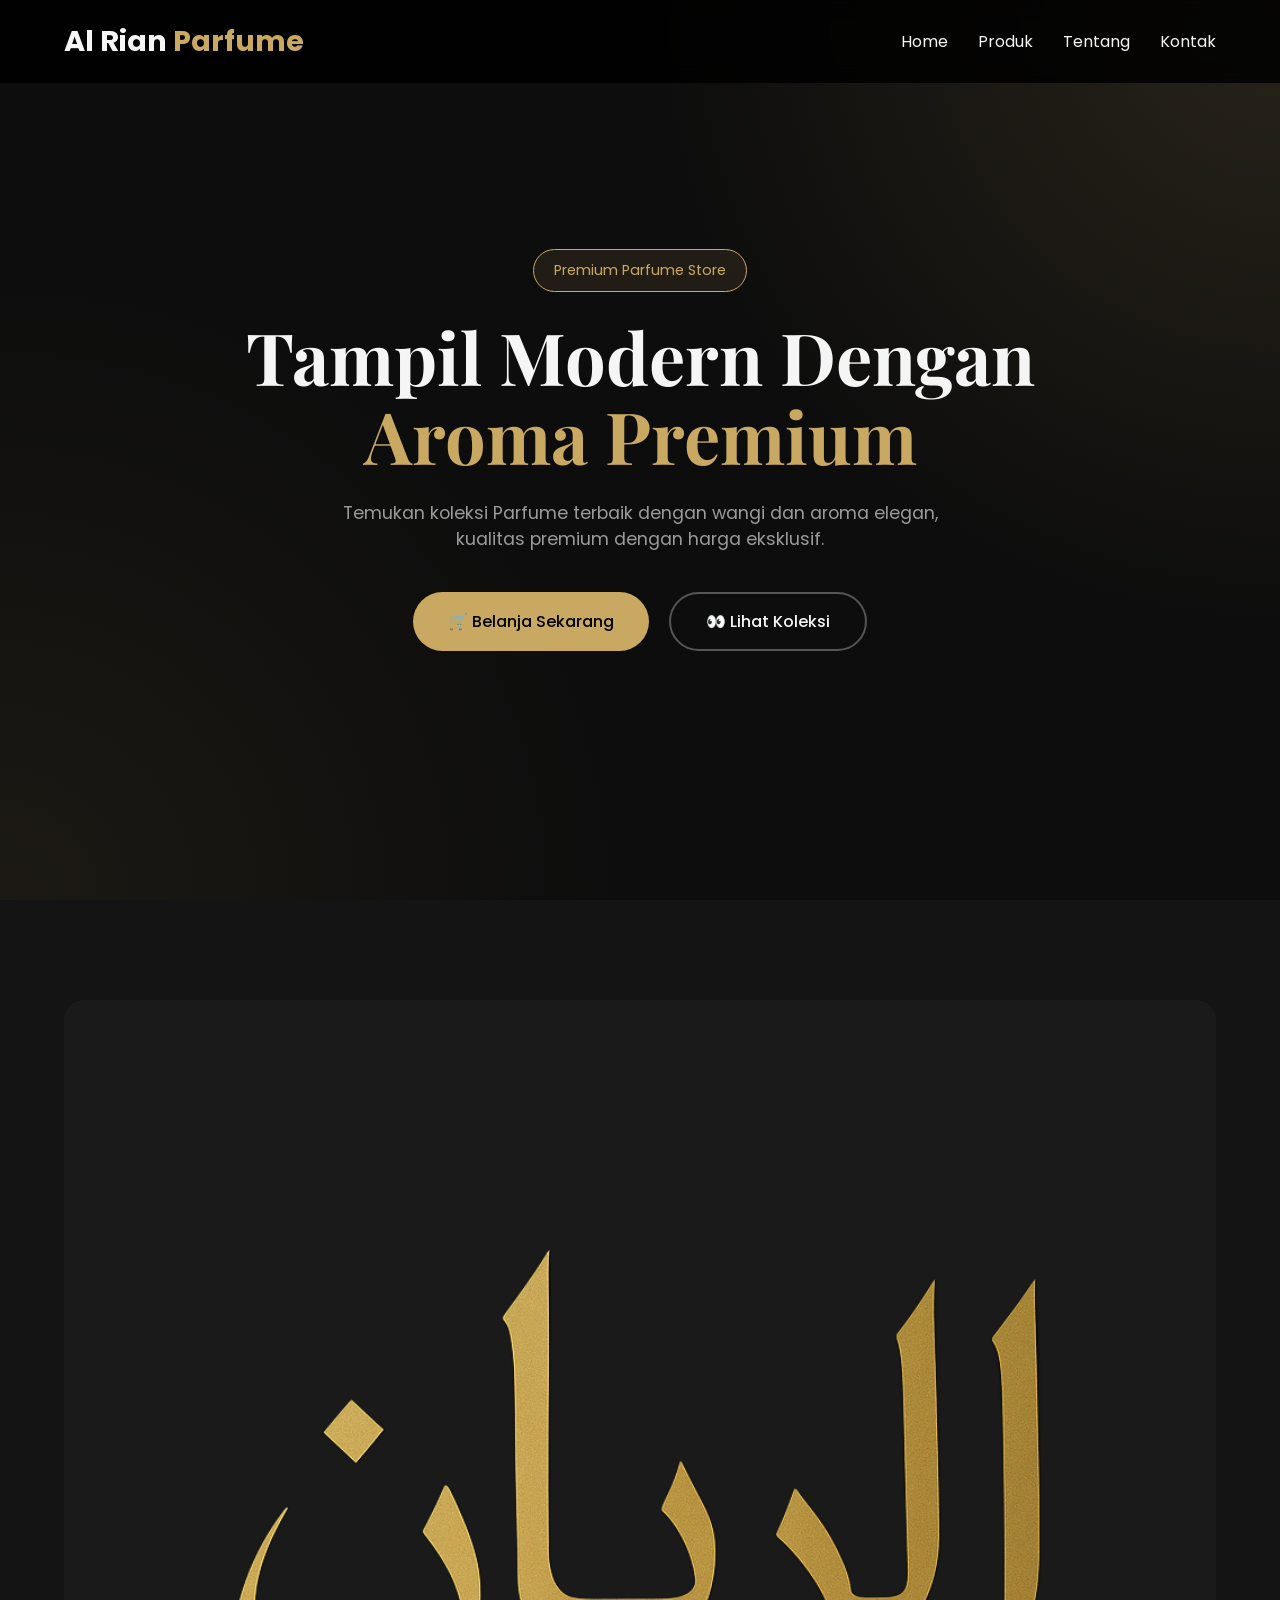
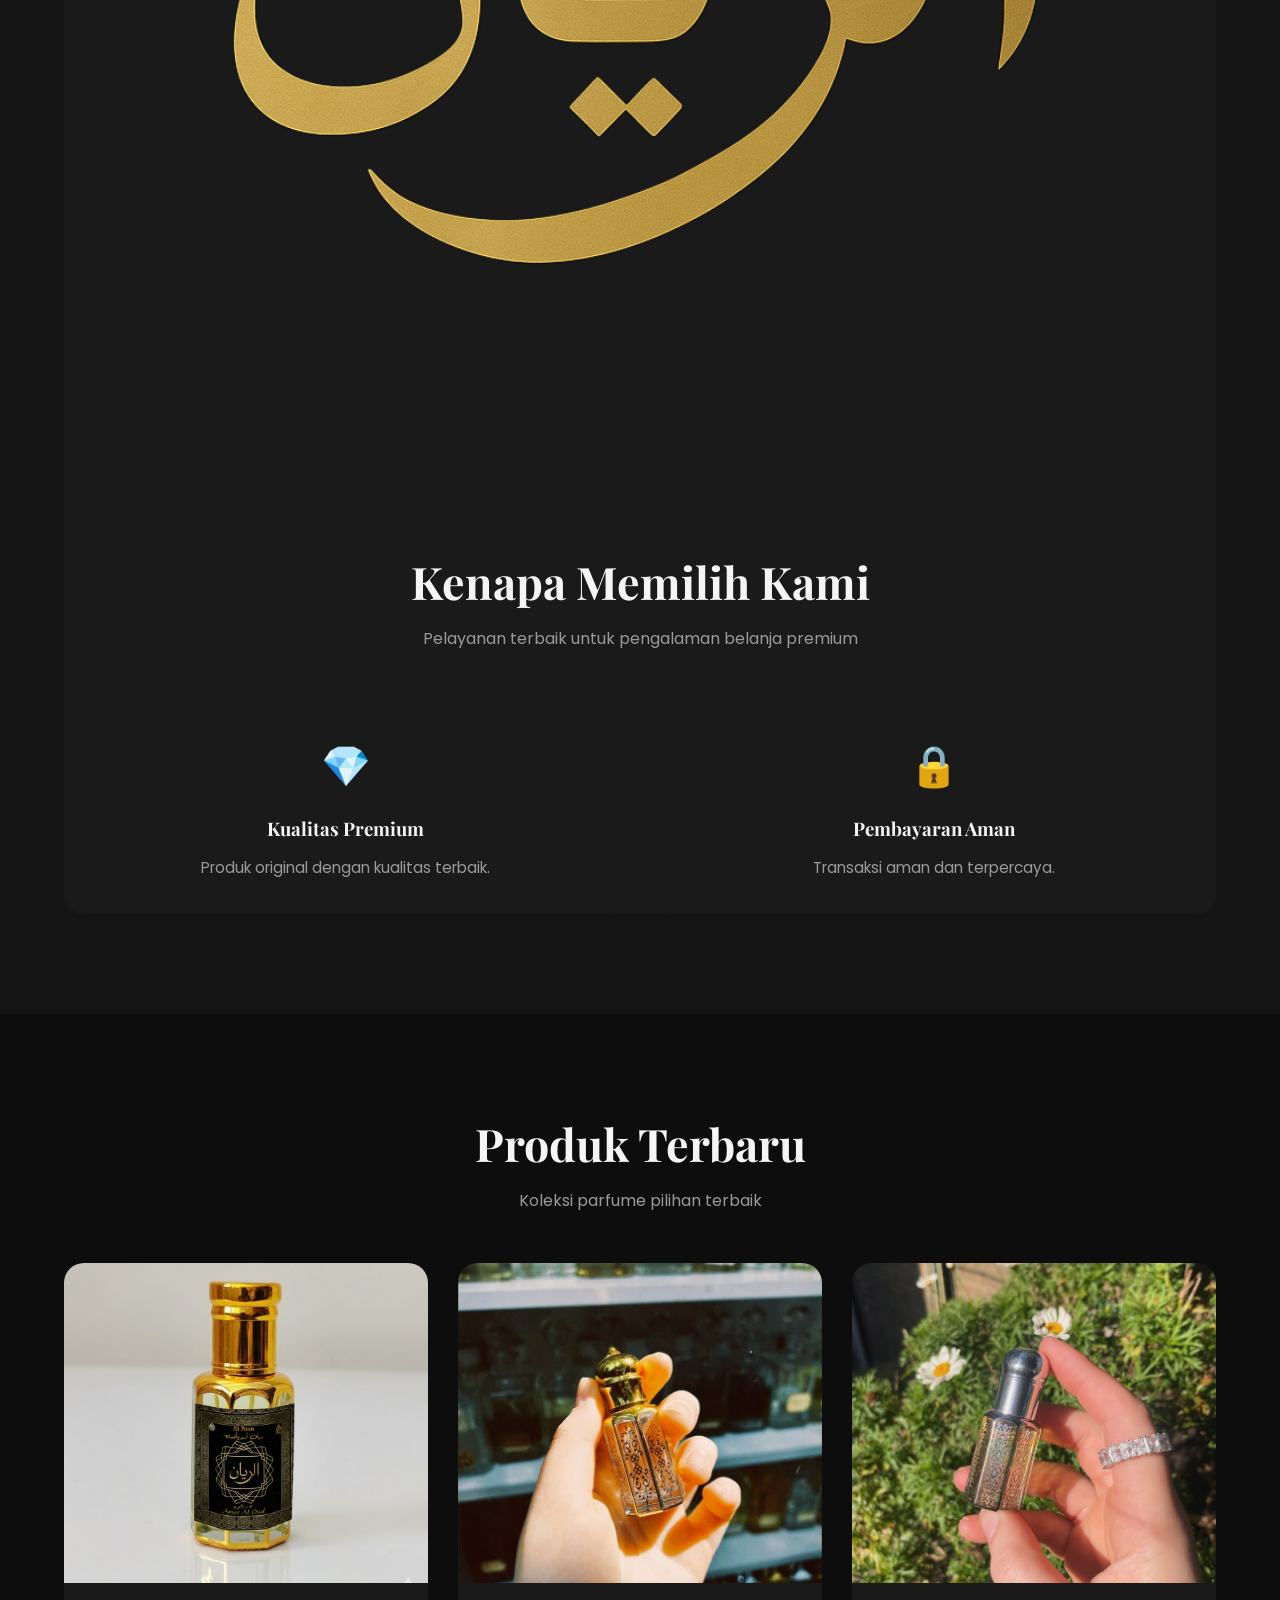
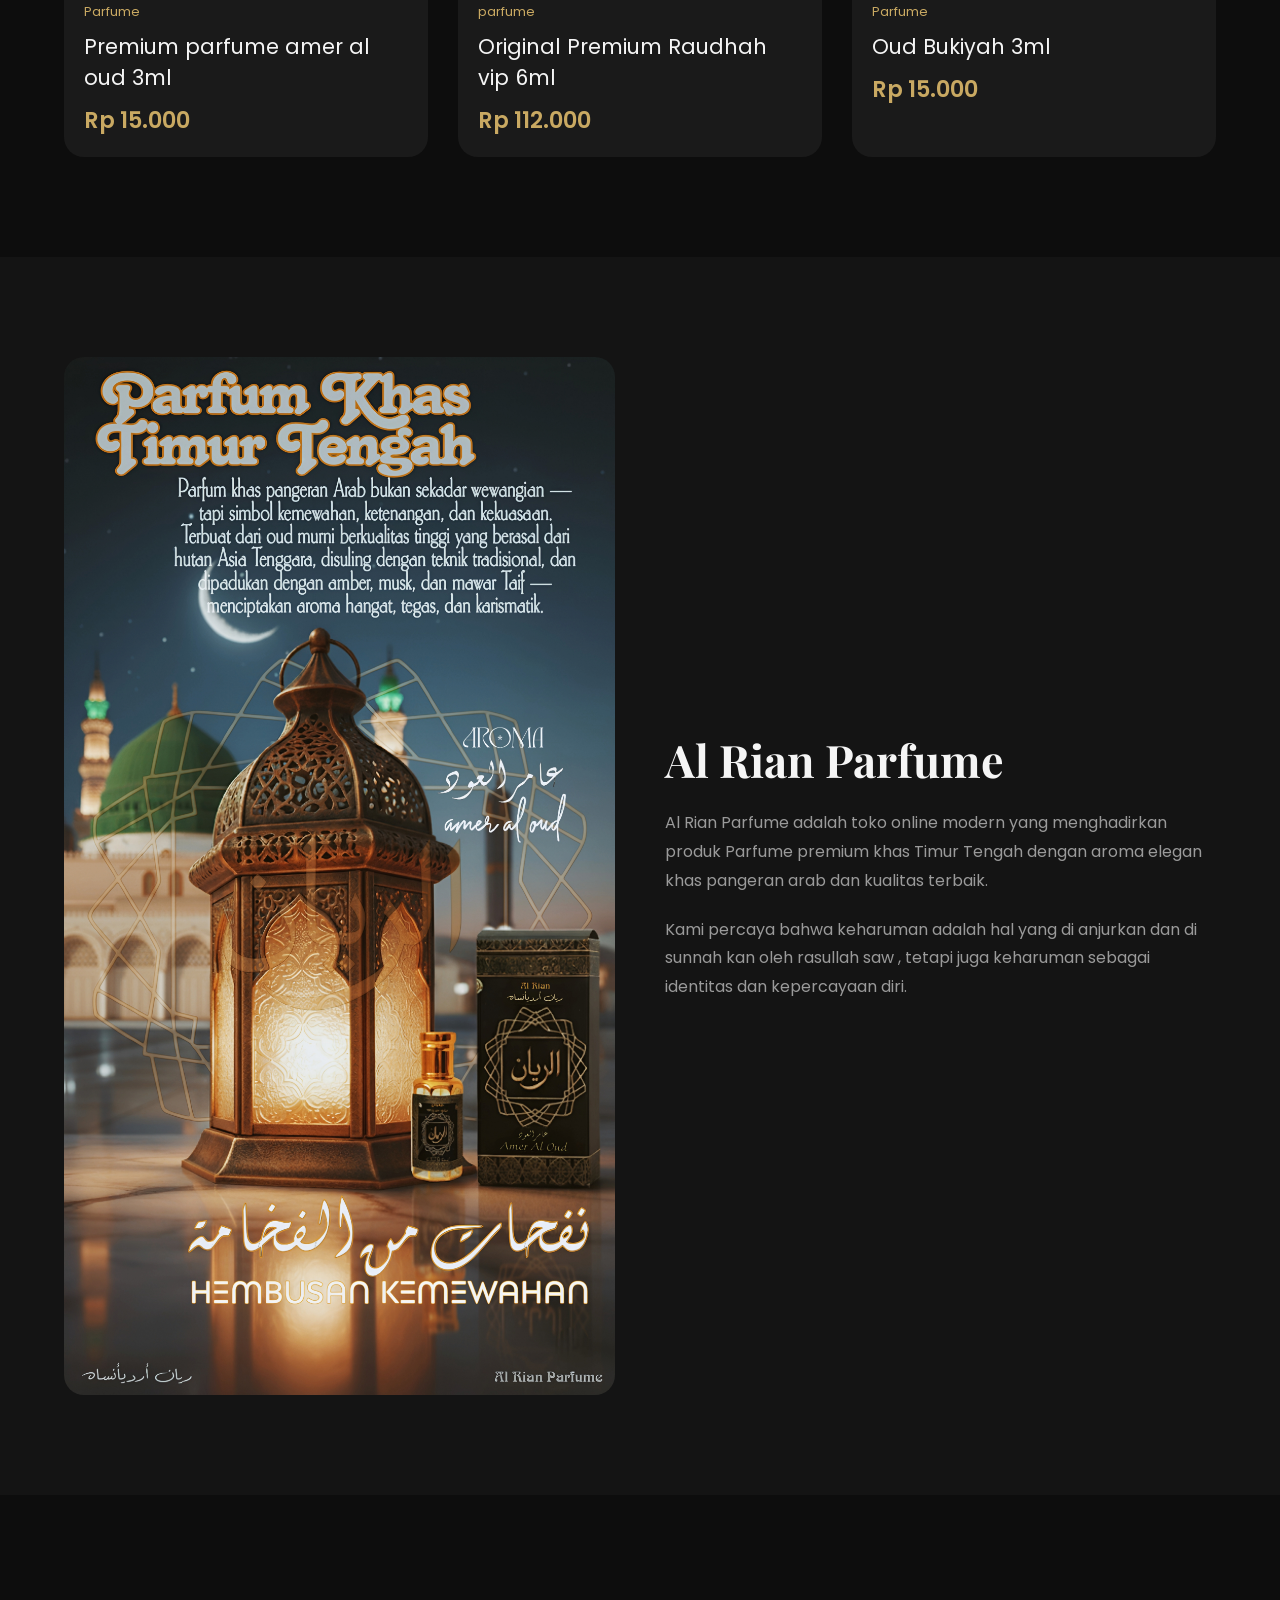
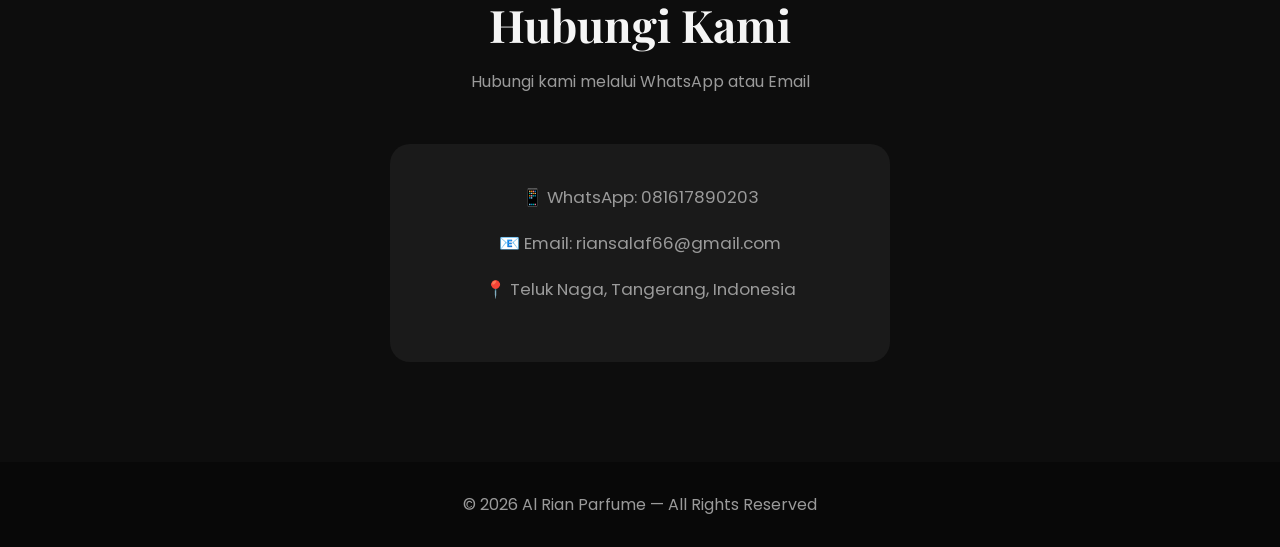
==== index.html @ 6e64bf8a "Rename alrian.html to index.html" ====
<!DOCTYPE html>
<html lang="id">
<head>
  <meta charset="UTF-8">
  <meta name="viewport" content="width=device-width, initial-scale=1.0">

  <title>Al Rian Parfume | Premium Store</title>

  <link rel="preconnect" href="https://fonts.googleapis.com">
  <link rel="preconnect" href="https://fonts.gstatic.com" crossorigin>

  <link href="https://fonts.googleapis.com/css2?family=Poppins:wght@300;400;500;600;700&family=Playfair+Display:wght@600;700&display=swap" rel="stylesheet">

  <style>

    :root{
      --primary:#c9a962;
      --primary-dark:#aa8b48;
      --dark:#0d0d0d;
      --card:#1a1a1a;
      --text:#f5f5f5;
      --muted:#9a9a9a;
      --transition:0.3s ease;
    }

    *{
      margin:0;
      padding:0;
      box-sizing:border-box;
    }

    html{
      scroll-behavior:smooth;
    }

    body{
      background:var(--dark);
      color:var(--text);
      font-family:'Poppins',sans-serif;
      overflow-x:hidden;
    }

    a{
      text-decoration:none;
      color:inherit;
    }

    img{
      width:100%;
      display:block;
    }

    h1,h2,h3{
      font-family:'Playfair Display',serif;
    }

    section{
      padding:100px 5%;
    }

    /* NAVBAR */

    .navbar{
      position:fixed;
      top:0;
      left:0;
      width:100%;
      z-index:999;
      padding:20px 5%;
      display:flex;
      justify-content:space-between;
      align-items:center;
      background:rgba(0,0,0,0.85);
      backdrop-filter:blur(10px);
    }

    .logo{
      font-size:1.8rem;
      font-weight:700;
    }

    .logo span{
      color:var(--primary);
    }

    .nav-links{
      display:flex;
      gap:30px;
    }

    .nav-links a{
      transition:var(--transition);
    }

    .nav-links a:hover{
      color:var(--primary);
    }

    /* HERO */

    .hero{
      min-height:100vh;
      display:flex;
      justify-content:center;
      align-items:center;
      text-align:center;
      position:relative;
      overflow:hidden;
    }

    .hero::before{
      content:'';
      position:absolute;
      inset:0;
      background:
      radial-gradient(circle at top right, rgba(201,169,98,0.15), transparent 40%),
      radial-gradient(circle at bottom left, rgba(201,169,98,0.08), transparent 40%);
    }

    .hero-content{
      position:relative;
      z-index:2;
      max-width:850px;
    }

    .hero-badge{
      display:inline-block;
      padding:10px 20px;
      border-radius:50px;
      border:1px solid var(--primary);
      color:var(--primary);
      background:rgba(201,169,98,0.1);
      margin-bottom:25px;
      font-size:0.9rem;
    }

    .hero h1{
      font-size:4.5rem;
      line-height:1.1;
      margin-bottom:25px;
    }

    .hero h1 span{
      color:var(--primary);
    }

    .hero p{
      color:var(--muted);
      max-width:650px;
      margin:auto;
      margin-bottom:40px;
      font-size:1.1rem;
    }

    .hero-buttons{
      display:flex;
      justify-content:center;
      gap:20px;
      flex-wrap:wrap;
    }

    .btn{
      padding:15px 35px;
      border-radius:50px;
      display:inline-flex;
      align-items:center;
      justify-content:center;
      gap:10px;
      transition:var(--transition);
      font-weight:500;
    }

    .btn-primary{
      background:var(--primary);
      color:#000;
    }

    .btn-primary:hover{
      background:var(--primary-dark);
      transform:translateY(-5px);
    }

    .btn-outline{
      border:2px solid #555;
    }

    .btn-outline:hover{
      border-color:var(--primary);
      color:var(--primary);
      transform:translateY(-5px);
    }

    /* TITLE */

    .section-title{
      text-align:center;
      font-size:2.8rem;
      margin-bottom:15px;
    }

    .subtitle{
      text-align:center;
      color:var(--muted);
      margin-bottom:50px;
    }

    /* FEATURES */

    .features{
      background:#141414;
    }

    .features-grid{
      display:grid;
      grid-template-columns:repeat(auto-fit,minmax(250px,1fr));
      gap:25px;
    }

    .feature-card{
      background:var(--card);
      padding:35px;
      border-radius:20px;
      text-align:center;
      transition:var(--transition);
    }

    .feature-card:hover{
      transform:translateY(-10px);
      border:1px solid var(--primary);
    }

    .feature-icon{
      font-size:2.5rem;
      margin-bottom:20px;
    }

    .feature-card h3{
      margin-bottom:15px;
    }

    .feature-card p{
      color:var(--muted);
      font-size:0.95rem;
    }

    /* PRODUCTS */

    .products-grid{
      display:grid;
      grid-template-columns:repeat(auto-fit,minmax(280px,1fr));
      gap:30px;
    }

    .product-card{
      background:var(--card);
      border-radius:20px;
      overflow:hidden;
      transition:var(--transition);
    }

    .product-card:hover{
      transform:translateY(-10px);
    }

    .product-image{
      height:320px;
      overflow:hidden;
    }

    .product-image img{
      height:100%;
      object-fit:cover;
      transition:0.4s;
    }

    .product-card:hover img{
      transform:scale(1.08);
    }

    .product-info{
      padding:20px;
    }

    .product-category{
      color:var(--primary);
      font-size:0.8rem;
      margin-bottom:10px;
    }

    .product-title{
      font-size:1.3rem;
      margin-bottom:10px;
    }

    .product-price{
      color:var(--primary);
      font-size:1.4rem;
      font-weight:600;
    }

    /* ABOUT */

    .about{
      background:#141414;
    }

    .about-container{
      display:grid;
      grid-template-columns:1fr 1fr;
      gap:50px;
      align-items:center;
    }

    .about-image img{
      border-radius:20px;
    }

    .about-content h2{
      font-size:2.8rem;
      margin-bottom:20px;
    }

    .about-content p{
      color:var(--muted);
      margin-bottom:20px;
      line-height:1.8;
    }

    /* CONTACT */

    .contact-container{
      display:flex;
      justify-content:center;
      text-align:center;
    }

    .contact-info{
      background:var(--card);
      padding:40px;
      border-radius:20px;
      max-width:500px;
      width:100%;
    }

    .contact-info p{
      color:var(--muted);
      margin-bottom:20px;
      font-size:1.05rem;
    }

    /* FOOTER */

    footer{
      background:#080808;
      padding:30px;
      text-align:center;
      color:var(--muted);
    }

    /* RESPONSIVE */

    @media(max-width:900px){

      .hero h1{
        font-size:3rem;
      }

      .nav-links{
        display:none;
      }

      .about-container{
        grid-template-columns:1fr;
      }

    }

  </style>
</head>

<body>

  <!-- NAVBAR -->

  <nav class="navbar">

    <div class="logo">
      Al Rian <span>Parfume</span>
    </div>

    <div class="nav-links">
      <a href="#home">Home</a>
      <a href="#products">Produk</a>
      <a href="#about">Tentang</a>
      <a href="#contact">Kontak</a>
    </div>

  </nav>

  <!-- HERO -->

  <section class="hero" id="home">

    <div class="hero-content">

      <div class="hero-badge">
        Premium Parfume Store
      </div>

      <h1>
        Tampil Modern Dengan
        <span>Aroma Premium</span>
      </h1>

      <p>
        Temukan koleksi Parfume terbaik dengan wangi dan aroma elegan,
        kualitas premium dengan harga eksklusif.
      </p>

      <div class="hero-buttons">

        <a href="#products" class="btn btn-primary">
          🛒 Belanja Sekarang
        </a>

        <a href="#products" class="btn btn-outline">
          👀 Lihat Koleksi
        </a>

      </div>

    </div>

  </section>

  <!-- FEATURES -->

  <section class="features">
  <div class="product-card">

        <div class="image">
          <img src="alrian arab trans.png">
    <h2 class="section-title">
      Kenapa Memilih Kami
    </h2>

    <p class="subtitle">
      Pelayanan terbaik untuk pengalaman belanja premium
    </p>

    <div class="features-grid">
      <div class="feature-card">
        <div class="feature-icon">💎</div>
        <h3>Kualitas Premium</h3>
        <p>Produk original dengan kualitas terbaik.</p>
      </div>

      <div class="feature-card">
        <div class="feature-icon">🔒</div>
        <h3>Pembayaran Aman</h3>
        <p>Transaksi aman dan terpercaya.</p>
      </div>

    </div>

  </section>

  <!-- PRODUCTS -->

  <section class="products" id="products">

    <h2 class="section-title">
      Produk Terbaru
    </h2>

    <p class="subtitle">
      Koleksi parfume pilihan terbaik
    </p>

    <div class="products-grid">

      <div class="product-card">

        <div class="product-image">
          <img src="amer aloud.jpg">
        </div>

        <div class="product-info">
          <div class="product-category">Parfume</div>
          <div class="product-title">Premium parfume amer al oud 3ml</div>
          <div class="product-price">Rp 15.000</div>
        </div>

      </div>

      <div class="product-card">

        <div class="product-image">
          <img src="raudhah vip.jpg">
        </div>

        <div class="product-info">
          <div class="product-category">parfume</div>
          <div class="product-title">Original Premium Raudhah vip 6ml</div>
          <div class="product-price">Rp 112.000</div>
        </div>

      </div>

      <div class="product-card">

        <div class="product-image">
          <img src="oud bukiyah.jpg">
        </div>

        <div class="product-info">
          <div class="product-category">Parfume</div>
          <div class="product-title">Oud Bukiyah 3ml </div>
          <div class="product-price">Rp 15.000</div>
        </div>

      </div>

    </div>

  </section>

  <!-- ABOUT -->

  <section class="about" id="about">

    <div class="about-container">

      <div class="about-image">
        <img src="iklan alrian.jpg">
      </div>

      <div class="about-content">

        <h2>Al Rian Parfume</h2>

        <p>
          Al Rian Parfume adalah toko online modern yang menghadirkan
          produk Parfume premium khas Timur Tengah dengan aroma elegan khas pangeran arab dan kualitas terbaik.
        </p>

        <p>
          Kami percaya bahwa keharuman adalah hal yang di anjurkan dan di sunnah kan oleh rasullah saw ,
          tetapi juga keharuman sebagai identitas dan kepercayaan diri.
        </p>

      </div>

    </div>

  </section>

  <!-- CONTACT -->

  <section class="contact" id="contact">

    <h2 class="section-title">
      Hubungi Kami
    </h2>

    <p class="subtitle">
      Hubungi kami melalui WhatsApp atau Email
    </p>

    <div class="contact-container">

      <div class="contact-info">

        <p>📱 WhatsApp: 081617890203</p>

        <p>📧 Email: riansalaf66@gmail.com</p>

        <p>📍 Teluk Naga, Tangerang, Indonesia</p>

      </div>

    </div>

  </section>

  <!-- FOOTER -->

  <footer>
    © 2026 Al Rian Parfume — All Rights Reserved
  </footer>

</body>
</html>
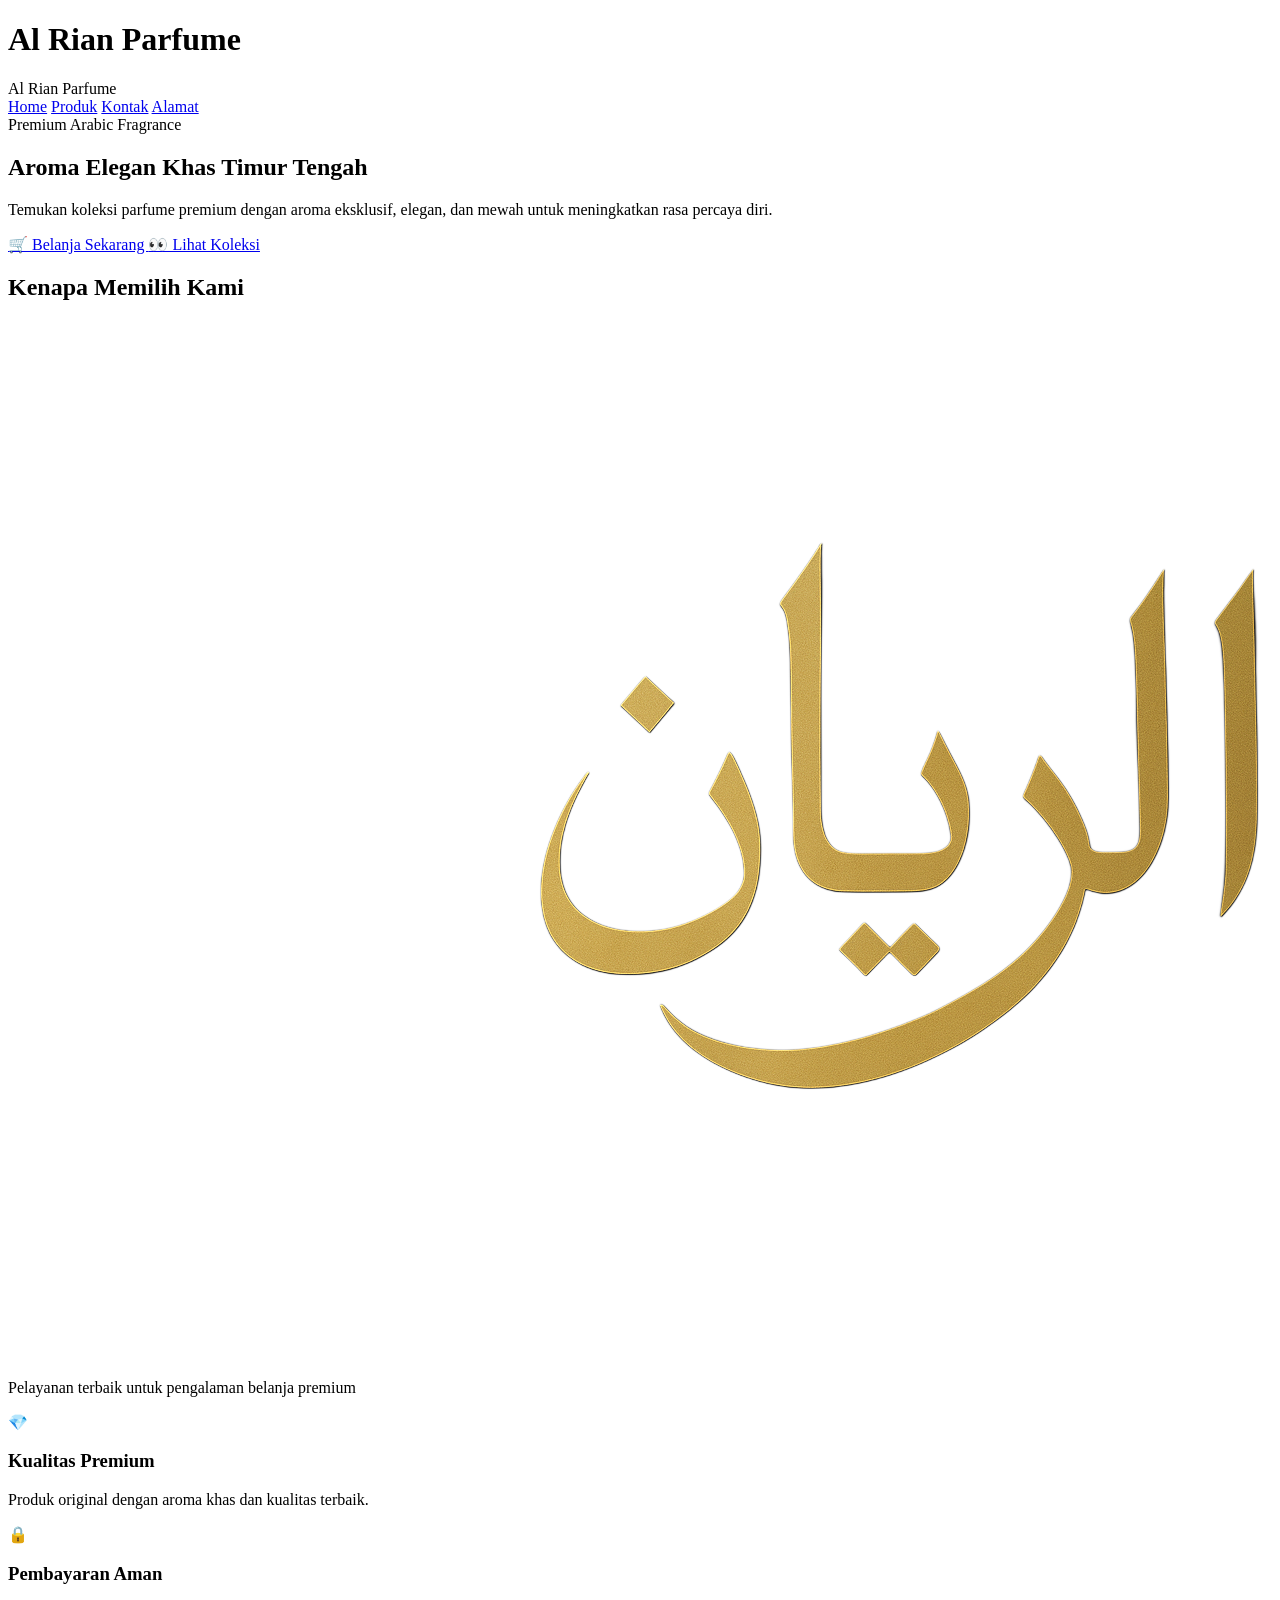
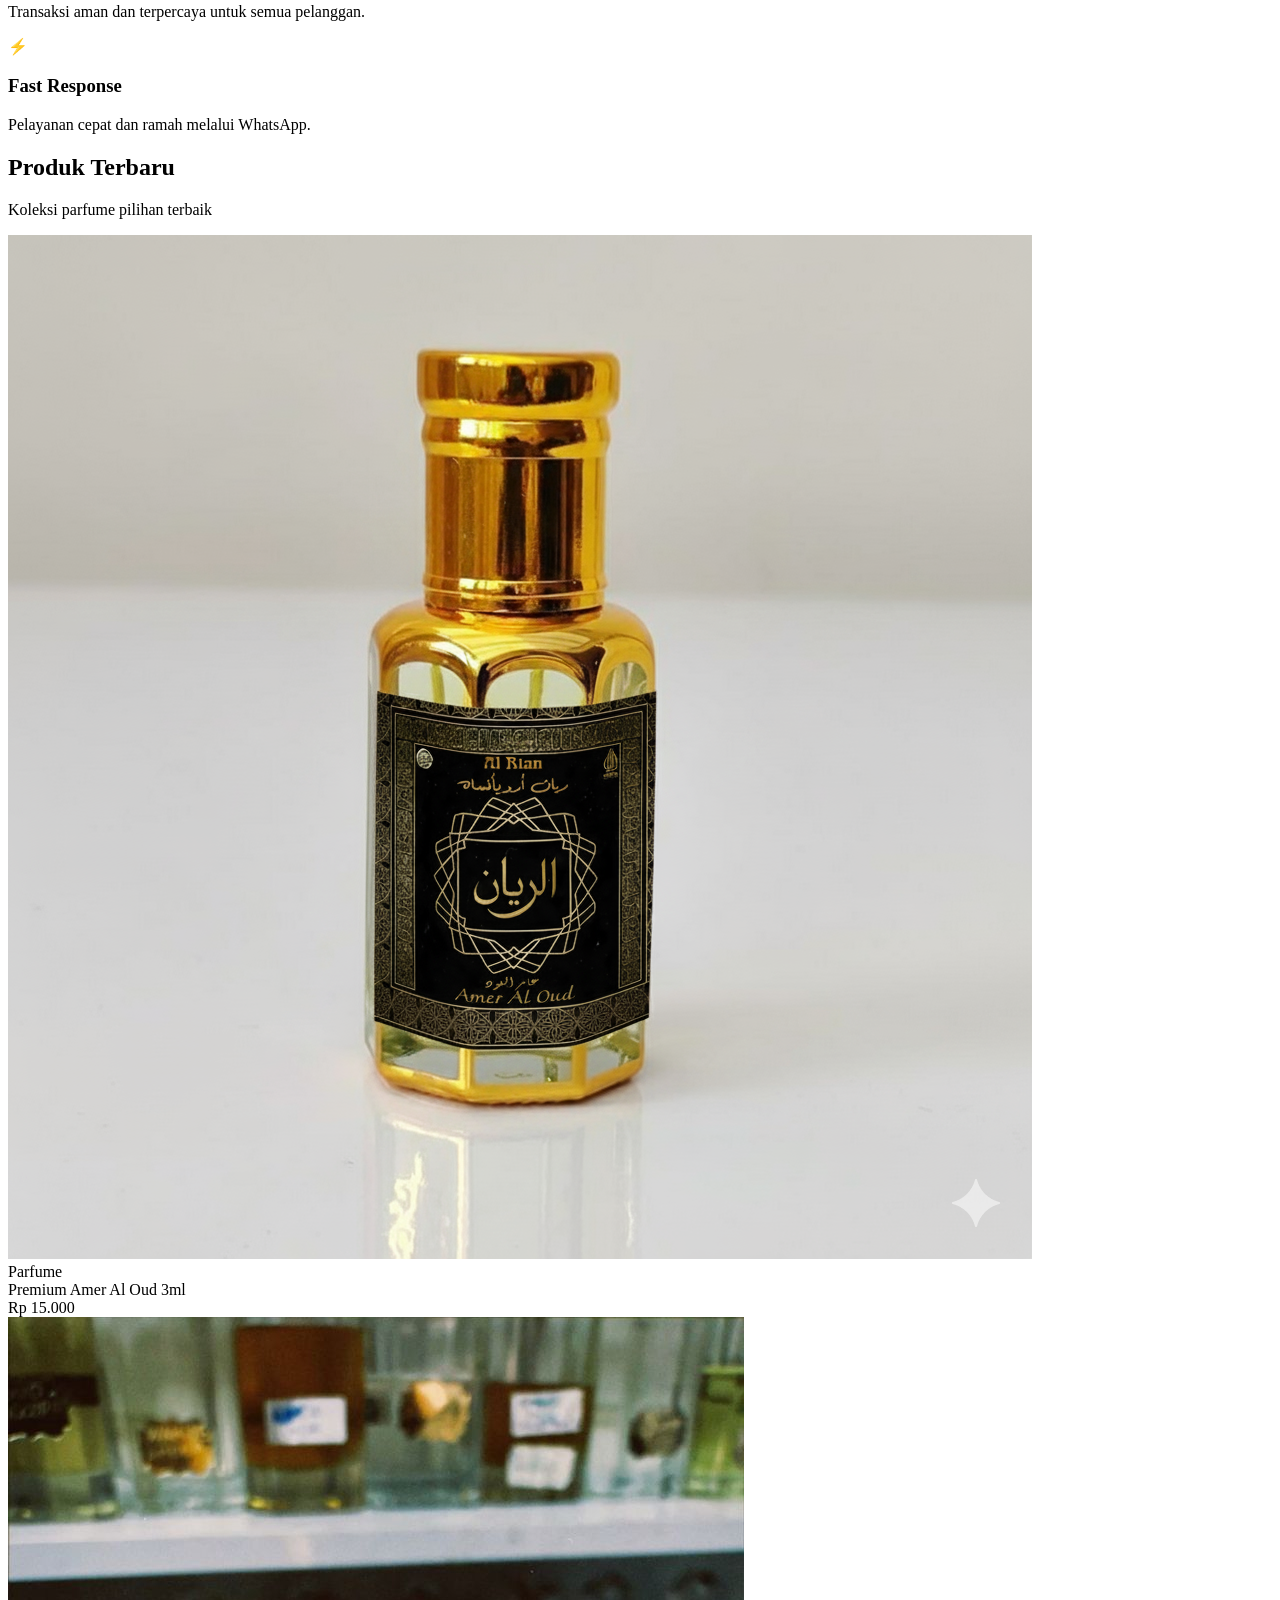
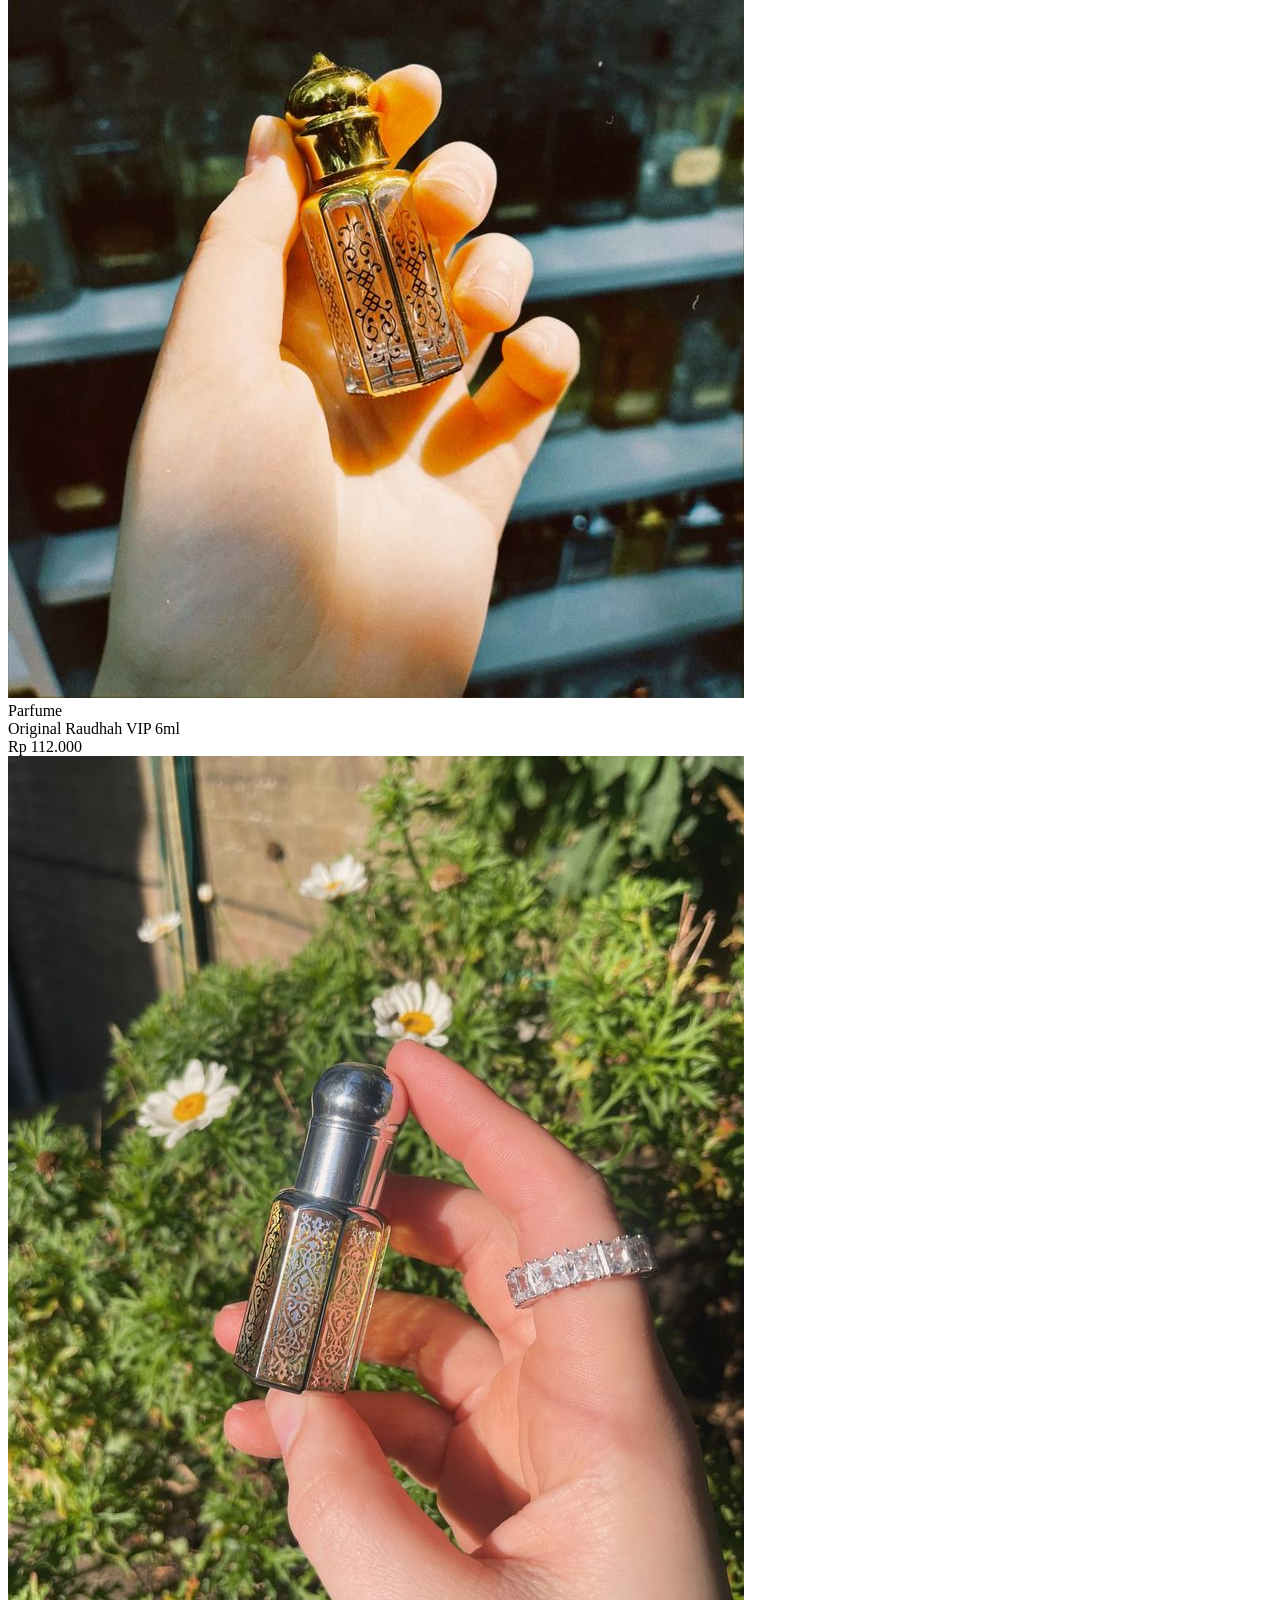
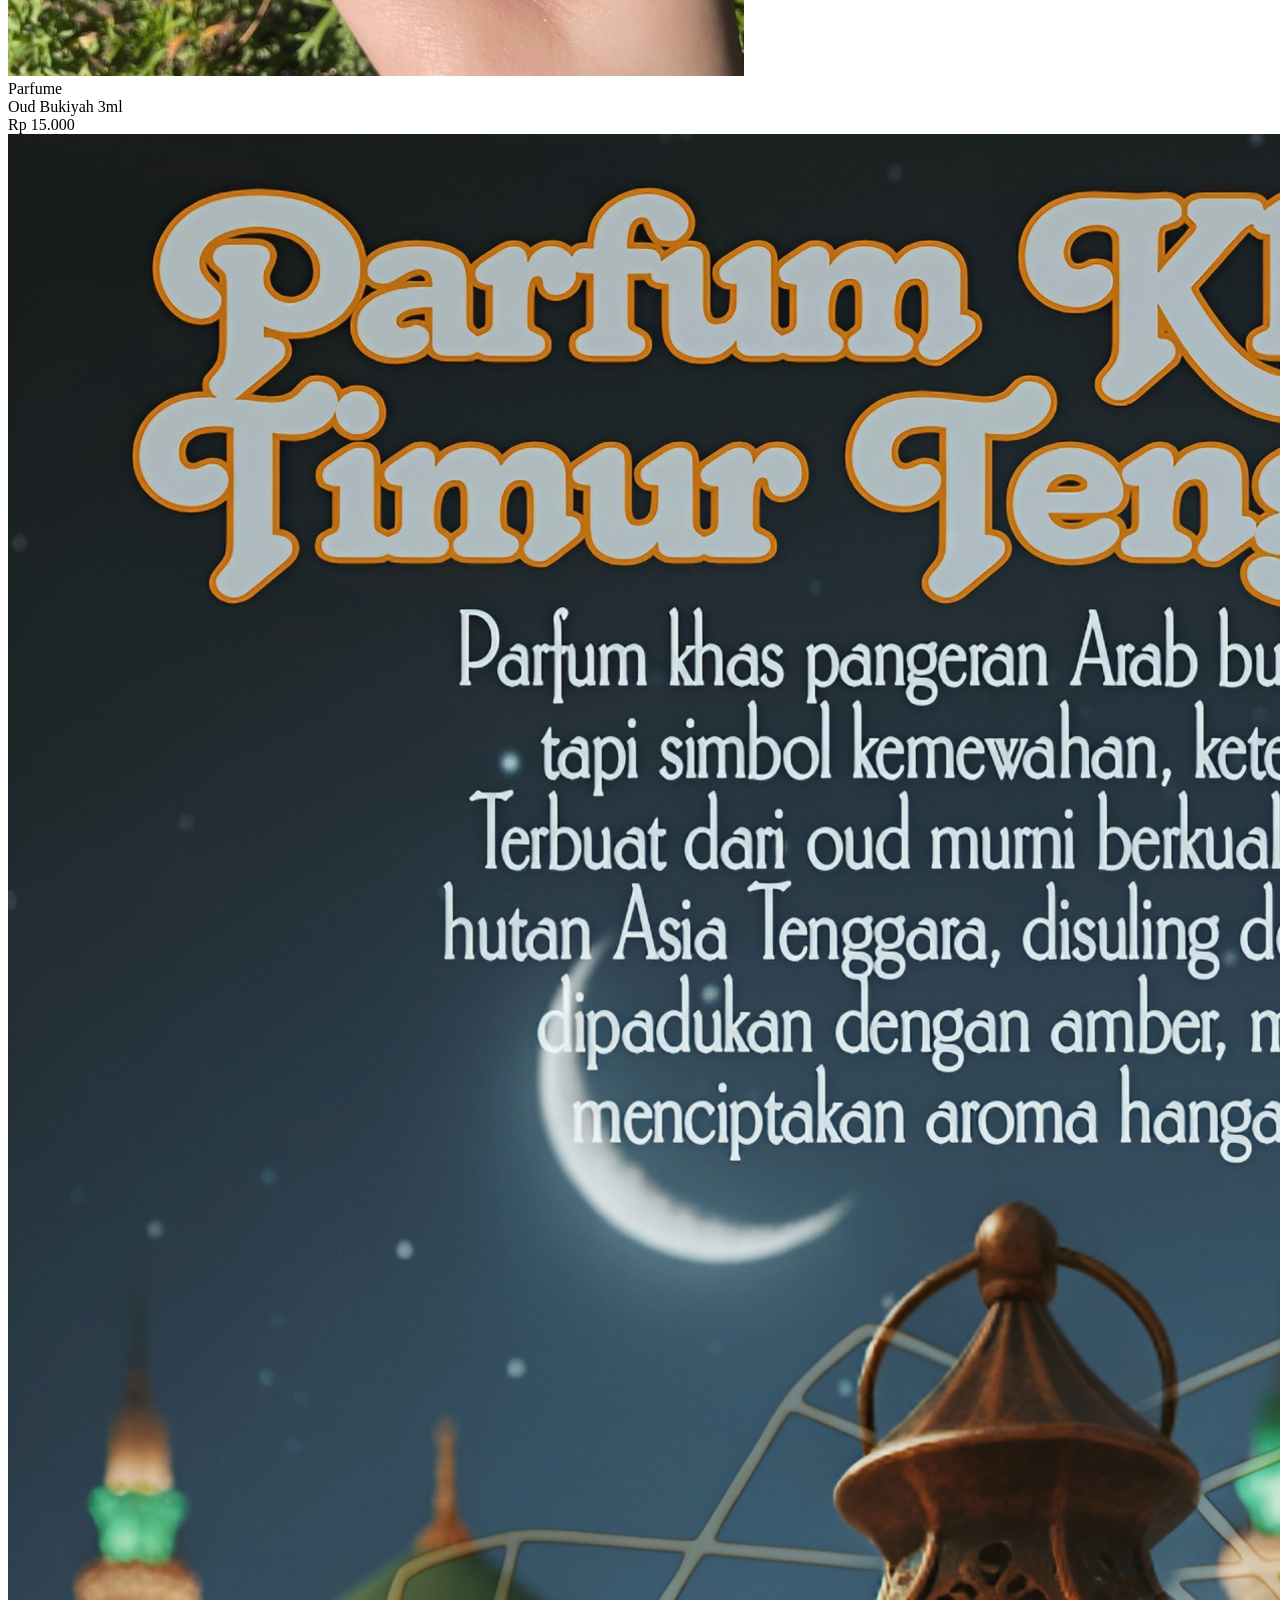
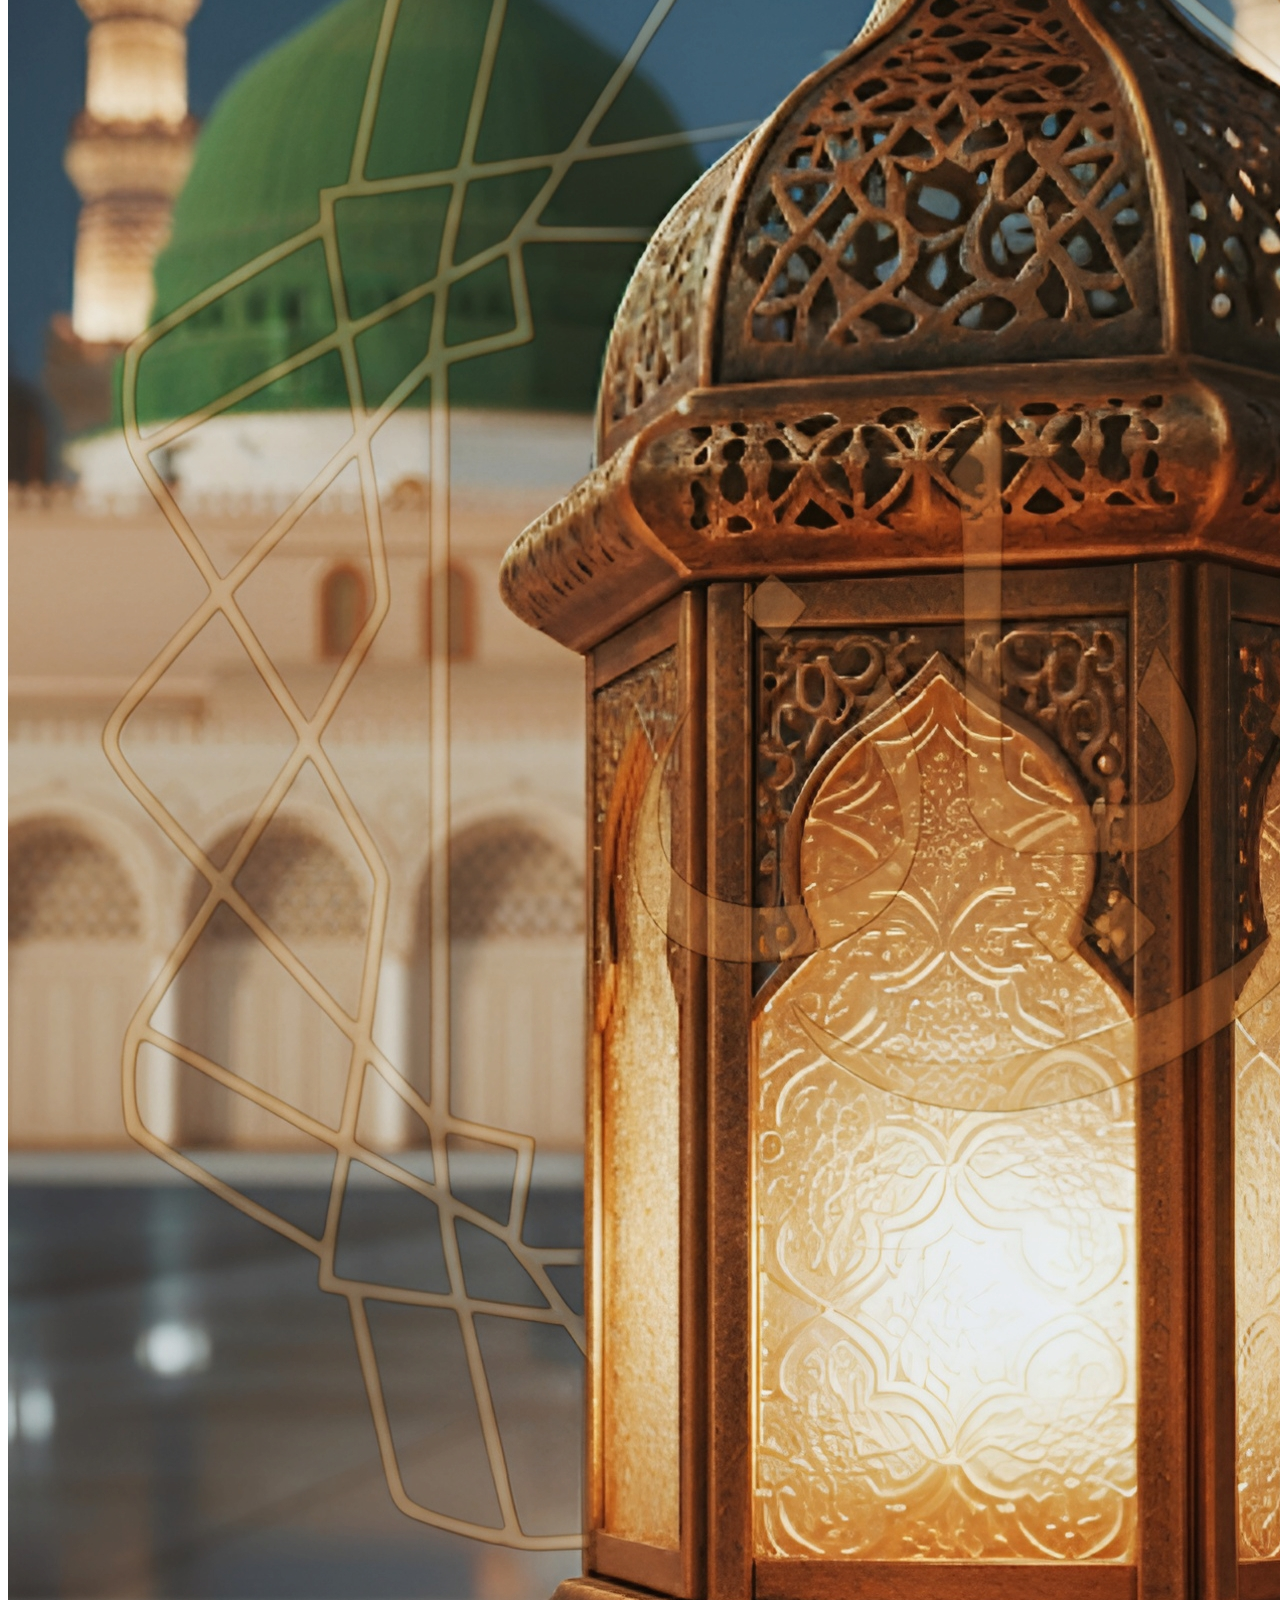
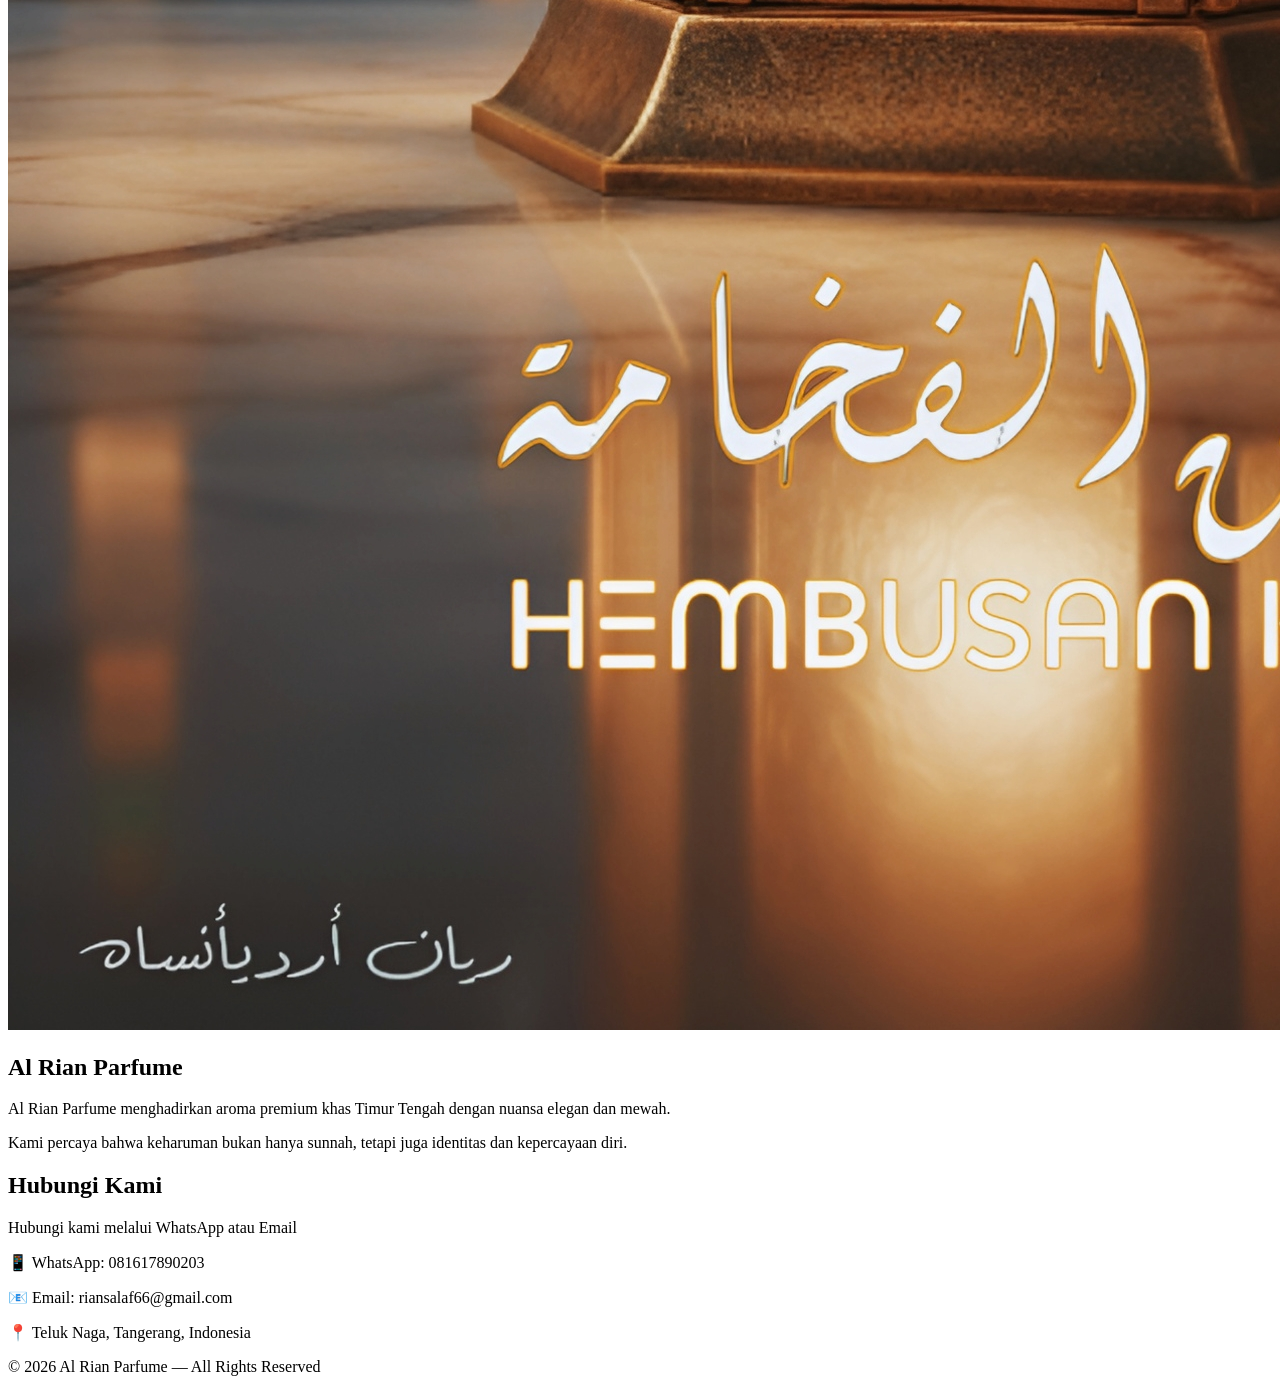
==== commit fb10fe50: "Enhance index.html with loader and navbar updates Added loader and updated navbar links with contact" ====
--- a/index.html
+++ b/index.html
@@ -11,454 +11,108 @@
 
   <link href="https://fonts.googleapis.com/css2?family=Poppins:wght@300;400;500;600;700&family=Playfair+Display:wght@600;700&display=swap" rel="stylesheet">
 
-  <style>
-
-    :root{
-      --primary:#c9a962;
-      --primary-dark:#aa8b48;
-      --dark:#0d0d0d;
-      --card:#1a1a1a;
-      --text:#f5f5f5;
-      --muted:#9a9a9a;
-      --transition:0.3s ease;
-    }
-
-    *{
-      margin:0;
-      padding:0;
-      box-sizing:border-box;
-    }
-
-    html{
-      scroll-behavior:smooth;
-    }
-
-    body{
-      background:var(--dark);
-      color:var(--text);
-      font-family:'Poppins',sans-serif;
-      overflow-x:hidden;
-    }
-
-    a{
-      text-decoration:none;
-      color:inherit;
-    }
-
-    img{
-      width:100%;
-      display:block;
-    }
-
-    h1,h2,h3{
-      font-family:'Playfair Display',serif;
-    }
-
-    section{
-      padding:100px 5%;
-    }
-
-    /* NAVBAR */
-
-    .navbar{
-      position:fixed;
-      top:0;
-      left:0;
-      width:100%;
-      z-index:999;
-      padding:20px 5%;
-      display:flex;
-      justify-content:space-between;
-      align-items:center;
-      background:rgba(0,0,0,0.85);
-      backdrop-filter:blur(10px);
-    }
-
-    .logo{
-      font-size:1.8rem;
-      font-weight:700;
-    }
-
-    .logo span{
-      color:var(--primary);
-    }
-
-    .nav-links{
-      display:flex;
-      gap:30px;
-    }
-
-    .nav-links a{
-      transition:var(--transition);
-    }
-
-    .nav-links a:hover{
-      color:var(--primary);
-    }
-
-    /* HERO */
-
-    .hero{
-      min-height:100vh;
-      display:flex;
-      justify-content:center;
-      align-items:center;
-      text-align:center;
-      position:relative;
-      overflow:hidden;
-    }
-
-    .hero::before{
-      content:'';
-      position:absolute;
-      inset:0;
-      background:
-      radial-gradient(circle at top right, rgba(201,169,98,0.15), transparent 40%),
-      radial-gradient(circle at bottom left, rgba(201,169,98,0.08), transparent 40%);
-    }
-
-    .hero-content{
-      position:relative;
-      z-index:2;
-      max-width:850px;
-    }
-
-    .hero-badge{
-      display:inline-block;
-      padding:10px 20px;
-      border-radius:50px;
-      border:1px solid var(--primary);
-      color:var(--primary);
-      background:rgba(201,169,98,0.1);
-      margin-bottom:25px;
-      font-size:0.9rem;
-    }
-
-    .hero h1{
-      font-size:4.5rem;
-      line-height:1.1;
-      margin-bottom:25px;
-    }
-
-    .hero h1 span{
-      color:var(--primary);
-    }
-
-    .hero p{
-      color:var(--muted);
-      max-width:650px;
-      margin:auto;
-      margin-bottom:40px;
-      font-size:1.1rem;
-    }
-
-    .hero-buttons{
-      display:flex;
-      justify-content:center;
-      gap:20px;
-      flex-wrap:wrap;
-    }
-
-    .btn{
-      padding:15px 35px;
-      border-radius:50px;
-      display:inline-flex;
-      align-items:center;
-      justify-content:center;
-      gap:10px;
-      transition:var(--transition);
-      font-weight:500;
-    }
-
-    .btn-primary{
-      background:var(--primary);
-      color:#000;
-    }
-
-    .btn-primary:hover{
-      background:var(--primary-dark);
-      transform:translateY(-5px);
-    }
-
-    .btn-outline{
-      border:2px solid #555;
-    }
-
-    .btn-outline:hover{
-      border-color:var(--primary);
-      color:var(--primary);
-      transform:translateY(-5px);
-    }
-
-    /* TITLE */
-
-    .section-title{
-      text-align:center;
-      font-size:2.8rem;
-      margin-bottom:15px;
-    }
-
-    .subtitle{
-      text-align:center;
-      color:var(--muted);
-      margin-bottom:50px;
-    }
-
-    /* FEATURES */
-
-    .features{
-      background:#141414;
-    }
-
-    .features-grid{
-      display:grid;
-      grid-template-columns:repeat(auto-fit,minmax(250px,1fr));
-      gap:25px;
-    }
-
-    .feature-card{
-      background:var(--card);
-      padding:35px;
-      border-radius:20px;
-      text-align:center;
-      transition:var(--transition);
-    }
-
-    .feature-card:hover{
-      transform:translateY(-10px);
-      border:1px solid var(--primary);
-    }
-
-    .feature-icon{
-      font-size:2.5rem;
-      margin-bottom:20px;
-    }
-
-    .feature-card h3{
-      margin-bottom:15px;
-    }
-
-    .feature-card p{
-      color:var(--muted);
-      font-size:0.95rem;
-    }
-
-    /* PRODUCTS */
-
-    .products-grid{
-      display:grid;
-      grid-template-columns:repeat(auto-fit,minmax(280px,1fr));
-      gap:30px;
-    }
-
-    .product-card{
-      background:var(--card);
-      border-radius:20px;
-      overflow:hidden;
-      transition:var(--transition);
-    }
-
-    .product-card:hover{
-      transform:translateY(-10px);
-    }
-
-    .product-image{
-      height:320px;
-      overflow:hidden;
-    }
-
-    .product-image img{
-      height:100%;
-      object-fit:cover;
-      transition:0.4s;
-    }
-
-    .product-card:hover img{
-      transform:scale(1.08);
-    }
-
-    .product-info{
-      padding:20px;
-    }
-
-    .product-category{
-      color:var(--primary);
-      font-size:0.8rem;
-      margin-bottom:10px;
-    }
-
-    .product-title{
-      font-size:1.3rem;
-      margin-bottom:10px;
-    }
-
-    .product-price{
-      color:var(--primary);
-      font-size:1.4rem;
-      font-weight:600;
-    }
-
-    /* ABOUT */
-
-    .about{
-      background:#141414;
-    }
-
-    .about-container{
-      display:grid;
-      grid-template-columns:1fr 1fr;
-      gap:50px;
-      align-items:center;
-    }
-
-    .about-image img{
-      border-radius:20px;
-    }
-
-    .about-content h2{
-      font-size:2.8rem;
-      margin-bottom:20px;
-    }
-
-    .about-content p{
-      color:var(--muted);
-      margin-bottom:20px;
-      line-height:1.8;
-    }
-
-    /* CONTACT */
-
-    .contact-container{
-      display:flex;
-      justify-content:center;
-      text-align:center;
-    }
-
-    .contact-info{
-      background:var(--card);
-      padding:40px;
-      border-radius:20px;
-      max-width:500px;
-      width:100%;
-    }
-
-    .contact-info p{
-      color:var(--muted);
-      margin-bottom:20px;
-      font-size:1.05rem;
-    }
-
-    /* FOOTER */
-
-    footer{
-      background:#080808;
-      padding:30px;
-      text-align:center;
-      color:var(--muted);
-    }
-
-    /* RESPONSIVE */
-
-    @media(max-width:900px){
-
-      .hero h1{
-        font-size:3rem;
-      }
-
-      .nav-links{
-        display:none;
-      }
-
-      .about-container{
-        grid-template-columns:1fr;
-      }
-
-    }
-
-  </style>
+  <link rel="stylesheet" href="style.css">
 </head>
 
 <body>
 
+  <!-- LOADER -->
+  <div class="loader">
+    <h1>Al Rian <span>Parfume</span></h1>
+  </div>
+
   <!-- NAVBAR -->
-
   <nav class="navbar">
 
     <div class="logo">
       Al Rian <span>Parfume</span>
+    </div>
+
+    <!-- Tombol Garis Tiga (Hamburger Menu) -->
+    <div class="menu-toggle">
+      <span></span>
+      <span></span>
+      <span></span>
     </div>
 
     <div class="nav-links">
       <a href="#home">Home</a>
       <a href="#products">Produk</a>
-      <a href="#about">Tentang</a>
-      <a href="#contact">Kontak</a>
+      <a href="https://wa.me/6281617890203?text=Halo%20Al%20Rian%20Parfume,%20saya%20tertarik%20dengan%20produknya" target="_blank">Kontak</a>
+      <a href="-6,0823986, 106,7227307" target="_blank">Alamat</a>
     </div>
 
   </nav>
 
   <!-- HERO -->
-
   <section class="hero" id="home">
 
-    <div class="hero-content">
+    <div class="hero-content reveal">
 
       <div class="hero-badge">
-        Premium Parfume Store
+        Premium Arabic Fragrance
       </div>
 
       <h1>
-        Tampil Modern Dengan
-        <span>Aroma Premium</span>
+        Aroma Elegan
+        <span>Khas Timur Tengah</span>
       </h1>
 
       <p>
-        Temukan koleksi Parfume terbaik dengan wangi dan aroma elegan,
-        kualitas premium dengan harga eksklusif.
+        Temukan koleksi parfume premium dengan aroma eksklusif,
+        elegan, dan mewah untuk meningkatkan rasa percaya diri.
       </p>
 
       <div class="hero-buttons">
-
         <a href="#products" class="btn btn-primary">
           🛒 Belanja Sekarang
         </a>
-
         <a href="#products" class="btn btn-outline">
           👀 Lihat Koleksi
         </a>
-
-      </div>
-
-    </div>
+      </div>
+
+    </div>
+
+    <div class="floating-circle"></div>
+    <div class="floating-circle second"></div>
 
   </section>
 
   <!-- FEATURES -->
-
   <section class="features">
-  <div class="product-card">
-
-        <div class="image">
-          <img src="alrian arab trans.png">
-    <h2 class="section-title">
-      Kenapa Memilih Kami
-    </h2>
-
-    <p class="subtitle">
-      Pelayanan terbaik untuk pengalaman belanja premium
-    </p>
-
-    <div class="features-grid">
-      <div class="feature-card">
+
+      <h2 class="section-title reveal">
+    Kenapa Memilih Kami
+  </h2>
+
+  <div class="product-image" style="max-width: 500px; margin: 0 auto 30px auto;">
+    <img src="alrian arab trans.png" alt="Al Rian Arab">
+  </div>
+
+  <p class="subtitle reveal">
+    Pelayanan terbaik untuk pengalaman belanja premium
+  </p>
+
+  <div class="features-grid">
+
+
+      <div class="feature-card reveal">
         <div class="feature-icon">💎</div>
         <h3>Kualitas Premium</h3>
-        <p>Produk original dengan kualitas terbaik.</p>
-      </div>
-
-      <div class="feature-card">
+        <p>Produk original dengan aroma khas dan kualitas terbaik.</p>
+      </div>
+
+      <div class="feature-card reveal">
         <div class="feature-icon">🔒</div>
         <h3>Pembayaran Aman</h3>
-        <p>Transaksi aman dan terpercaya.</p>
+        <p>Transaksi aman dan terpercaya untuk semua pelanggan.</p>
+      </div>
+
+      <div class="feature-card reveal">
+        <div class="feature-icon">⚡</div>
+        <h3>Fast Response</h3>
+        <p>Pelayanan cepat dan ramah melalui WhatsApp.</p>
       </div>
 
     </div>
@@ -466,59 +120,49 @@
   </section>
 
   <!-- PRODUCTS -->
-
   <section class="products" id="products">
 
-    <h2 class="section-title">
+    <h2 class="section-title reveal">
       Produk Terbaru
     </h2>
 
-    <p class="subtitle">
+    <p class="subtitle reveal">
       Koleksi parfume pilihan terbaik
     </p>
 
     <div class="products-grid">
 
-      <div class="product-card">
-
+      <div class="product-card reveal">
         <div class="product-image">
-          <img src="amer aloud.jpg">
-        </div>
-
+          <img src="amer aloud.jpg" alt="Amer Al Oud">
+        </div>
         <div class="product-info">
           <div class="product-category">Parfume</div>
-          <div class="product-title">Premium parfume amer al oud 3ml</div>
+          <div class="product-title">Premium Amer Al Oud 3ml</div>
           <div class="product-price">Rp 15.000</div>
         </div>
-
-      </div>
-
-      <div class="product-card">
-
+      </div>
+
+      <div class="product-card reveal">
         <div class="product-image">
-          <img src="raudhah vip.jpg">
-        </div>
-
-        <div class="product-info">
-          <div class="product-category">parfume</div>
-          <div class="product-title">Original Premium Raudhah vip 6ml</div>
-          <div class="product-price">Rp 112.000</div>
-        </div>
-
-      </div>
-
-      <div class="product-card">
-
-        <div class="product-image">
-          <img src="oud bukiyah.jpg">
-        </div>
-
+          <img src="raudhah vip.jpg" alt="Raudhah VIP">
+        </div>
         <div class="product-info">
           <div class="product-category">Parfume</div>
-          <div class="product-title">Oud Bukiyah 3ml </div>
+          <div class="product-title">Original Raudhah VIP 6ml</div>
+          <div class="product-price">Rp 112.000</div>
+        </div>
+      </div>
+
+      <div class="product-card reveal">
+        <div class="product-image">
+          <img src="oud bukiyah.jpg" alt="Oud Bukiyah">
+        </div>
+        <div class="product-info">
+          <div class="product-category">Parfume</div>
+          <div class="product-title">Oud Bukiyah 3ml</div>
           <div class="product-price">Rp 15.000</div>
         </div>
-
       </div>
 
     </div>
@@ -526,29 +170,24 @@
   </section>
 
   <!-- ABOUT -->
-
   <section class="about" id="about">
 
     <div class="about-container">
 
-      <div class="about-image">
-        <img src="iklan alrian.jpg">
-      </div>
-
-      <div class="about-content">
-
+      <div class="about-image reveal">
+        <img src="iklan alrian.jpg" alt="Al Rian">
+      </div>
+
+      <div class="about-content reveal">
         <h2>Al Rian Parfume</h2>
-
         <p>
-          Al Rian Parfume adalah toko online modern yang menghadirkan
-          produk Parfume premium khas Timur Tengah dengan aroma elegan khas pangeran arab dan kualitas terbaik.
+          Al Rian Parfume menghadirkan aroma premium khas Timur Tengah
+          dengan nuansa elegan dan mewah.
         </p>
-
         <p>
-          Kami percaya bahwa keharuman adalah hal yang di anjurkan dan di sunnah kan oleh rasullah saw ,
-          tetapi juga keharuman sebagai identitas dan kepercayaan diri.
+          Kami percaya bahwa keharuman bukan hanya sunnah,
+          tetapi juga identitas dan kepercayaan diri.
         </p>
-
       </div>
 
     </div>
@@ -556,38 +195,32 @@
   </section>
 
   <!-- CONTACT -->
-
   <section class="contact" id="contact">
 
-    <h2 class="section-title">
+    <h2 class="section-title reveal">
       Hubungi Kami
     </h2>
 
-    <p class="subtitle">
+    <p class="subtitle reveal">
       Hubungi kami melalui WhatsApp atau Email
     </p>
 
     <div class="contact-container">
-
-      <div class="contact-info">
-
+      <div class="contact-info reveal">
         <p>📱 WhatsApp: 081617890203</p>
-
         <p>📧 Email: riansalaf66@gmail.com</p>
-
         <p>📍 Teluk Naga, Tangerang, Indonesia</p>
-
-      </div>
-
+      </div>
     </div>
 
   </section>
 
   <!-- FOOTER -->
-
   <footer>
     © 2026 Al Rian Parfume — All Rights Reserved
   </footer>
 
+  <script src="script.js"></script>
+
 </body>
 </html>
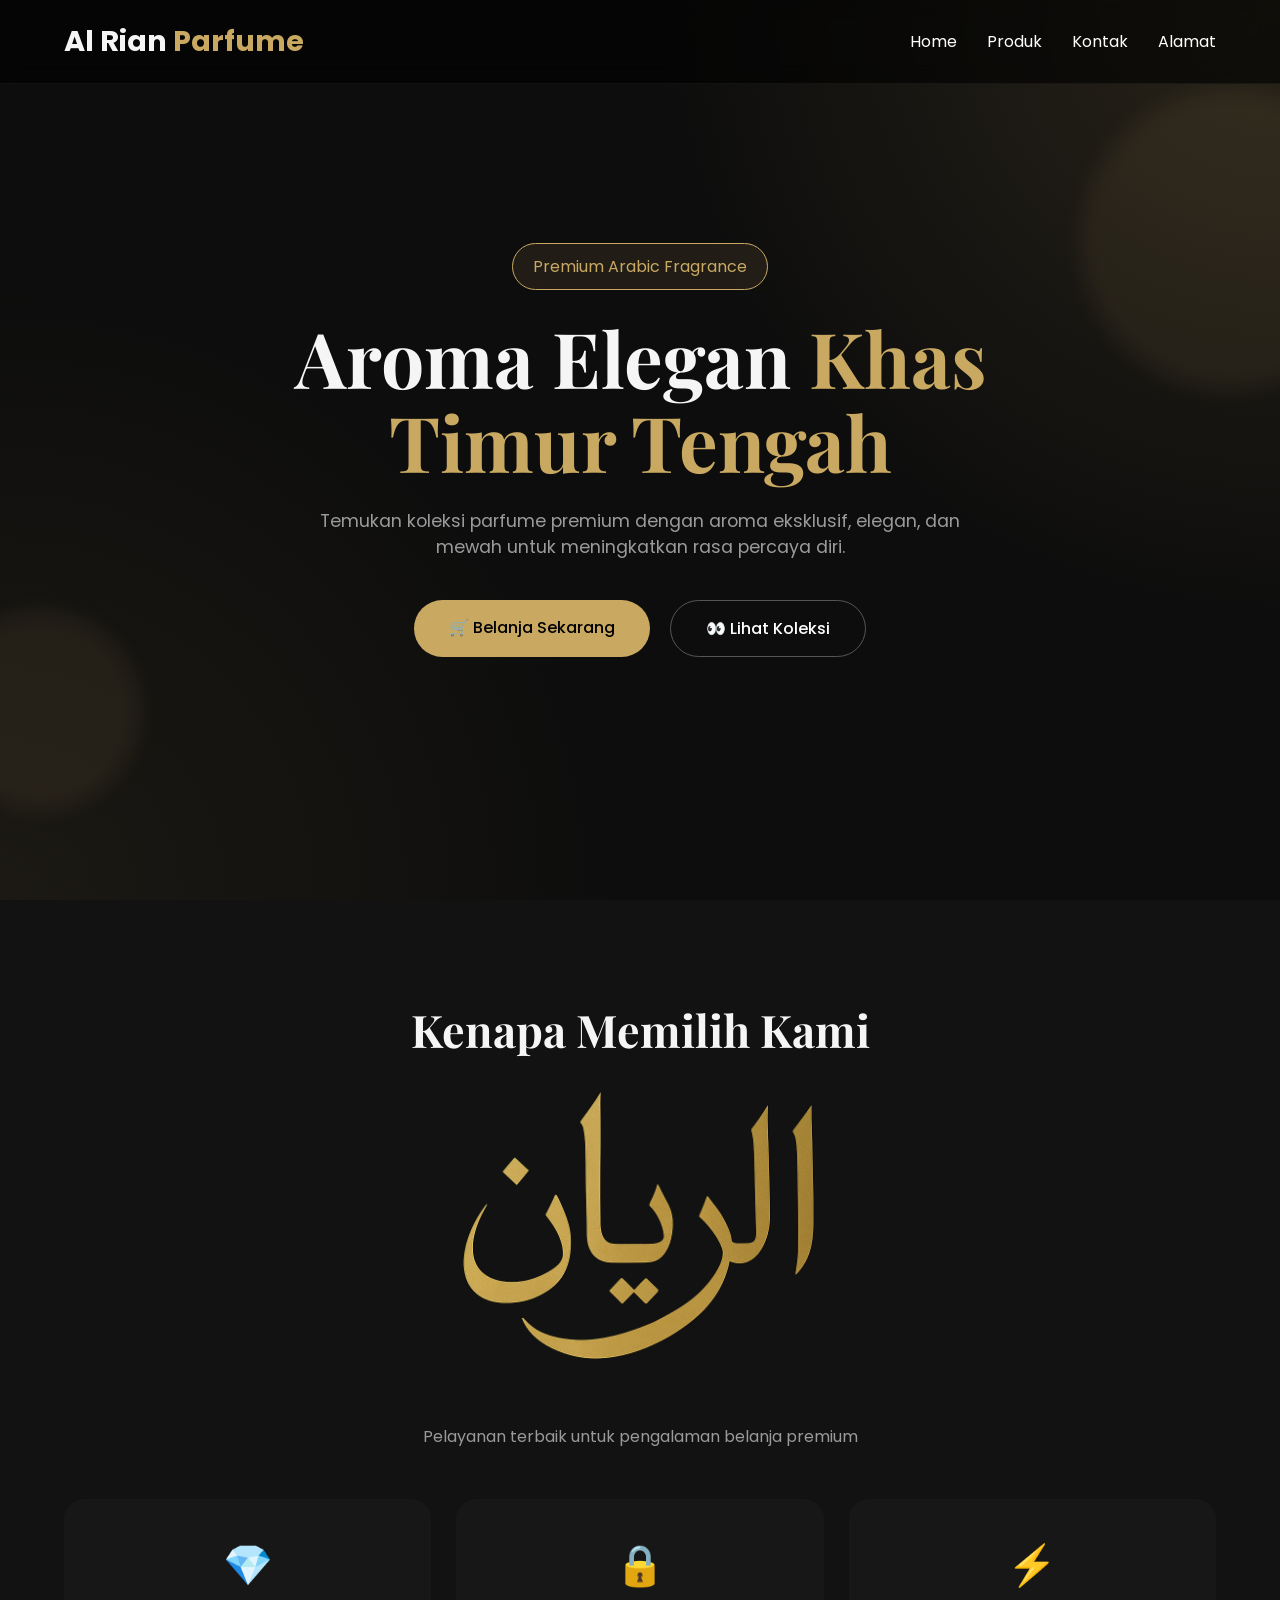
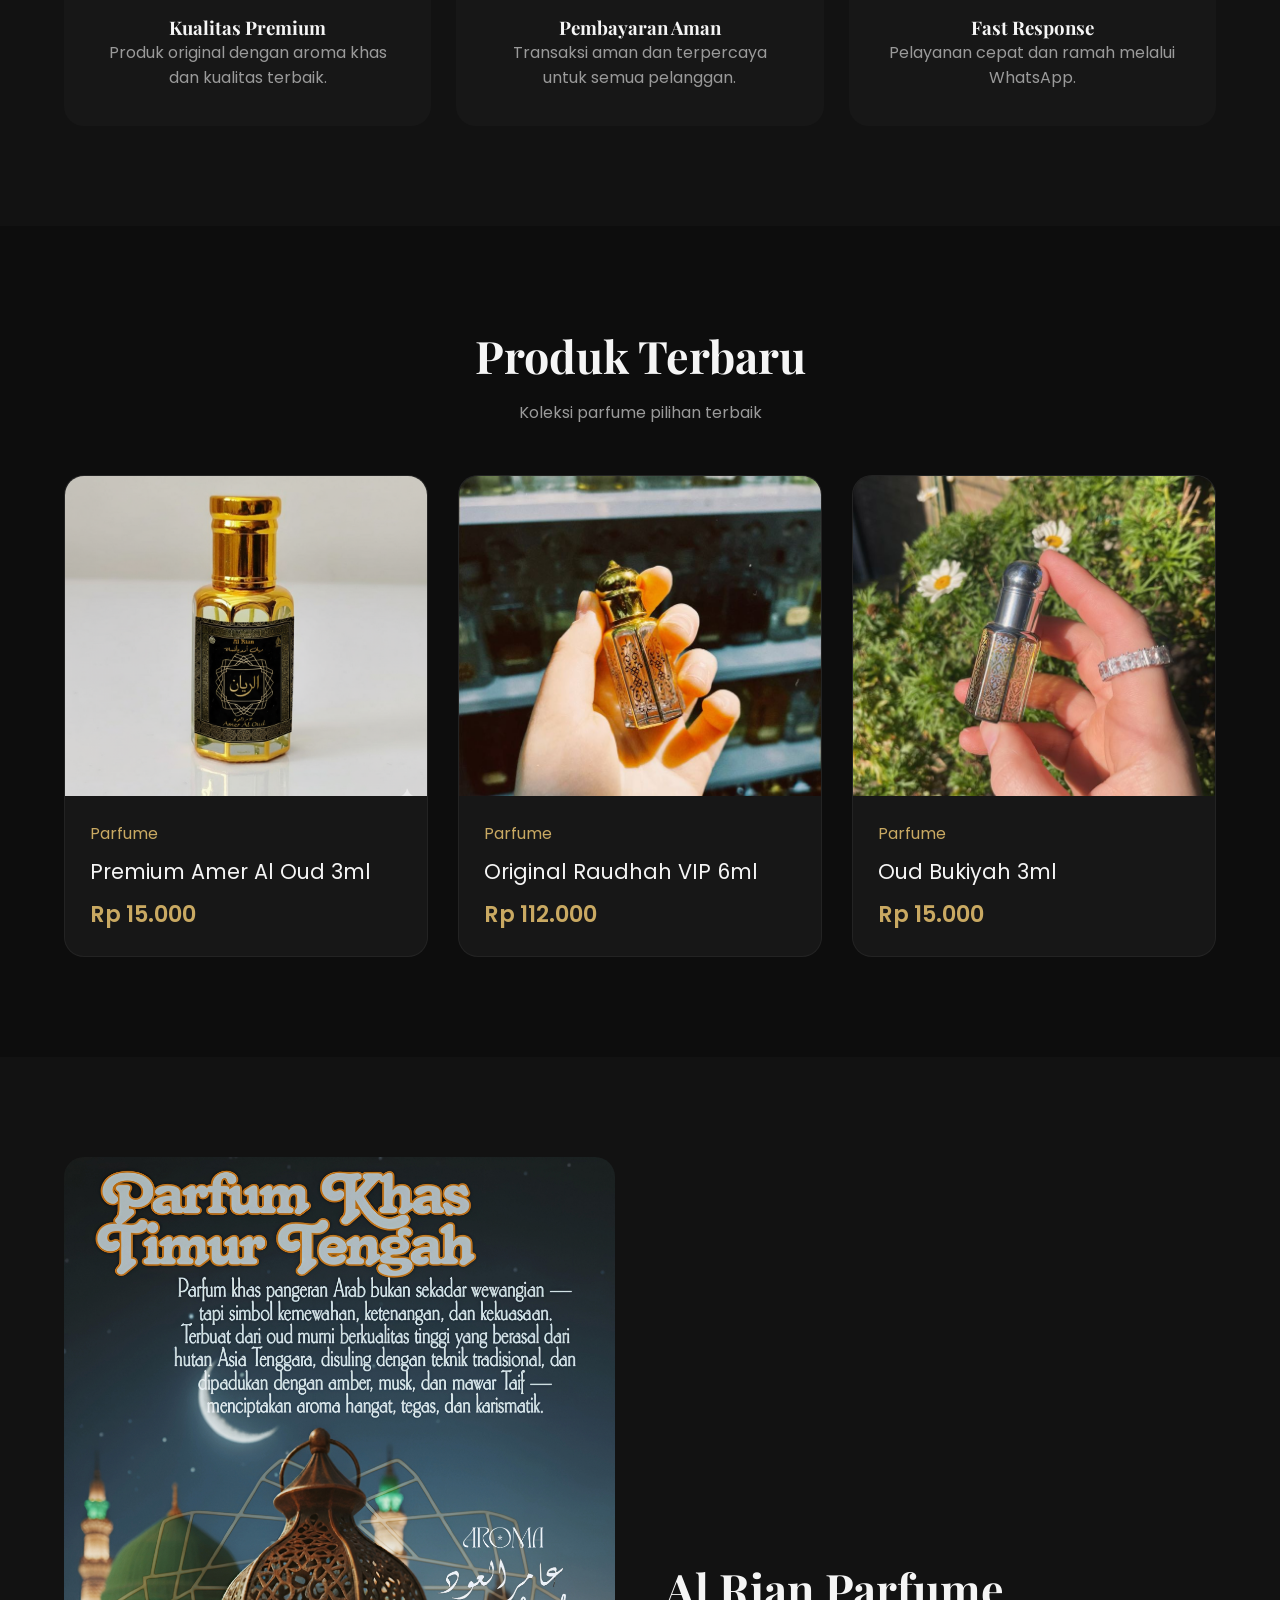
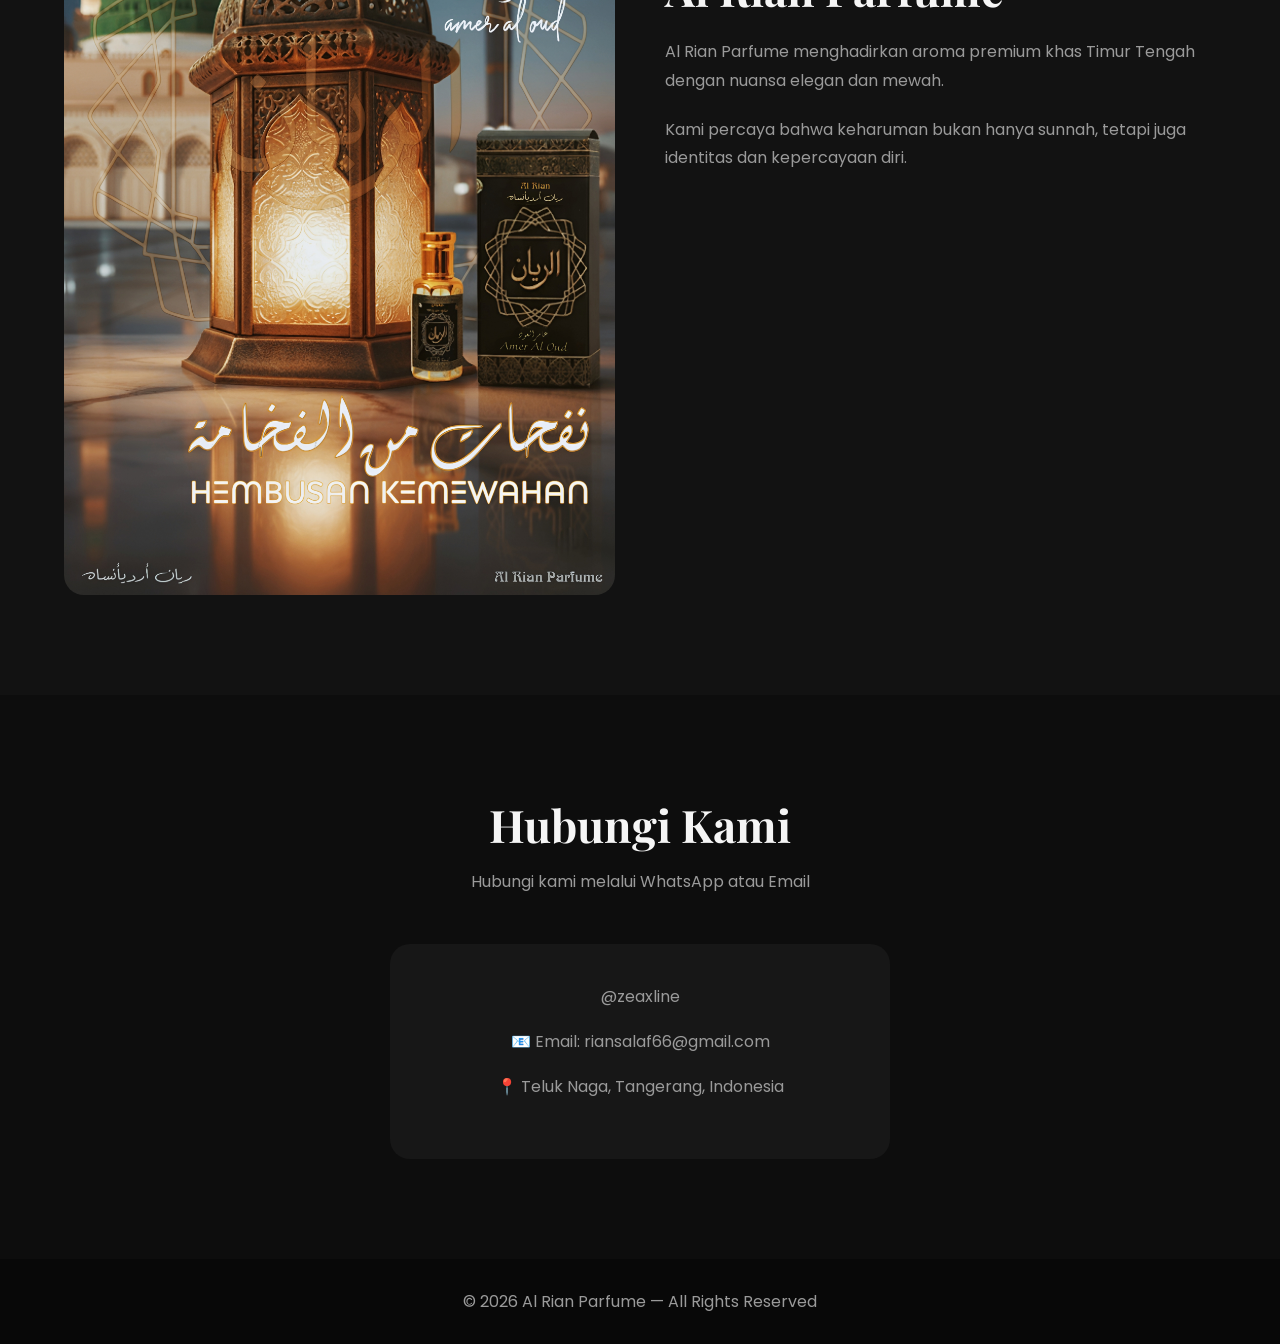
==== commit 1dd94838: "Update WhatsApp contact information" ====
--- a/index.html
+++ b/index.html
@@ -207,7 +207,7 @@
 
     <div class="contact-container">
       <div class="contact-info reveal">
-        <p>📱 WhatsApp: 081617890203</p>
+        <p>@zeaxline</p>
         <p>📧 Email: riansalaf66@gmail.com</p>
         <p>📍 Teluk Naga, Tangerang, Indonesia</p>
       </div>
--- a/style.css
+++ b/style.css
@@ -0,0 +1,502 @@
+:root{
+  --primary:#c9a962;
+  --primary-dark:#aa8b48;
+  --dark:#0d0d0d;
+  --card:#171717;
+  --text:#f5f5f5;
+  --muted:#9a9a9a;
+  --transition:0.4s ease;
+}
+
+*{
+  margin:0;
+  padding:0;
+  box-sizing:border-box;
+}
+
+html{
+  scroll-behavior:smooth;
+}
+
+body{
+  background:var(--dark);
+  color:var(--text);
+  font-family:'Poppins',sans-serif;
+  overflow-x:hidden;
+}
+
+body::-webkit-scrollbar{
+  width:8px;
+}
+
+body::-webkit-scrollbar-thumb{
+  background:var(--primary);
+  border-radius:20px;
+}
+
+img{
+  width:100%;
+  display:block;
+}
+
+h1,h2,h3{
+  font-family:'Playfair Display',serif;
+}
+
+section{
+  padding:100px 5%;
+}
+
+/* LOADER */
+.loader{
+  position:fixed;
+  inset:0;
+  background:#000;
+  display:flex;
+  justify-content:center;
+  align-items:center;
+  z-index:99999;
+  transition:1s;
+}
+
+.loader h1{
+  color:white;
+  font-size:3rem;
+}
+
+.loader span{
+  color:var(--primary);
+}
+
+.loader.hide{
+  opacity:0;
+  visibility:hidden;
+}
+
+/* NAVBAR */
+.navbar{
+  position:fixed;
+  top:0;
+  left:0;
+  width:100%;
+  z-index:999;
+  padding:20px 5%;
+  display:flex;
+  justify-content:space-between;
+  align-items:center;
+  background:rgba(0,0,0,0.6);
+  backdrop-filter:blur(10px);
+  border-bottom:1px solid rgba(255,255,255,0.05);
+}
+
+.logo{
+  font-size:1.8rem;
+  font-weight:700;
+}
+
+.logo span{
+  color:var(--primary);
+}
+
+.menu-toggle {
+  display: none; /* Tersembunyi di desktop */
+}
+
+.nav-links{
+  display:flex;
+  gap:30px;
+}
+
+.nav-links a{
+  text-decoration:none;
+  color:white;
+  transition:var(--transition);
+  position:relative;
+}
+
+.nav-links a::after{
+  content:'';
+  position:absolute;
+  left:0;
+  bottom:-6px;
+  width:0;
+  height:2px;
+  background:var(--primary);
+  transition:0.3s;
+}
+
+.nav-links a:hover::after{
+  width:100%;
+}
+
+.nav-links a:hover{
+  color:var(--primary);
+}
+
+/* HERO */
+.hero{
+  min-height:100vh;
+  display:flex;
+  justify-content:center;
+  align-items:center;
+  text-align:center;
+  position:relative;
+  overflow:hidden;
+}
+
+.hero::before{
+  content:'';
+  position:absolute;
+  inset:0;
+  background:
+  radial-gradient(circle at top right, rgba(201,169,98,0.15), transparent 40%),
+  radial-gradient(circle at bottom left, rgba(201,169,98,0.08), transparent 40%);
+}
+
+.hero-content{
+  position:relative;
+  z-index:2;
+  max-width:850px;
+}
+
+.hero-badge{
+  display:inline-block;
+  padding:10px 20px;
+  border-radius:50px;
+  border:1px solid var(--primary);
+  color:var(--primary);
+  background:rgba(201,169,98,0.1);
+  margin-bottom:25px;
+}
+
+.hero h1{
+  font-size:4.8rem;
+  line-height:1.1;
+  margin-bottom:25px;
+}
+
+.hero h1 span{
+  color:var(--primary);
+}
+
+.hero p{
+  color:var(--muted);
+  font-size:1.1rem;
+  max-width:650px;
+  margin:auto;
+  margin-bottom:40px;
+}
+
+.hero-buttons{
+  display:flex;
+  justify-content:center;
+  gap:20px;
+  flex-wrap:wrap;
+}
+
+.btn{
+  padding:15px 35px;
+  border-radius:50px;
+  text-decoration:none;
+  transition:var(--transition);
+  font-weight:500;
+}
+
+.btn-primary{
+  background:var(--primary);
+  color:black;
+}
+
+.btn-primary:hover{
+  transform:translateY(-5px) scale(1.03);
+  box-shadow:0 0 25px rgba(201,169,98,0.4);
+}
+
+.btn-outline{
+  border:1px solid #555;
+  color:white;
+}
+
+.btn-outline:hover{
+  border-color:var(--primary);
+  color:var(--primary);
+  transform:translateY(-5px);
+}
+
+/* FLOATING */
+.floating-circle{
+  position:absolute;
+  width:300px;
+  height:300px;
+  background:rgba(201,169,98,0.08);
+  border-radius:50%;
+  top:10%;
+  right:-100px;
+  filter:blur(10px);
+  animation:float 6s ease-in-out infinite;
+}
+
+.floating-circle.second{
+  width:200px;
+  height:200px;
+  left:-60px;
+  bottom:10%;
+  top:auto;
+  animation-delay:2s;
+}
+
+@keyframes float{
+  0%,100%{
+    transform:translateY(0px);
+  }
+  50%{
+    transform:translateY(-20px);
+  }
+}
+
+/* TITLE */
+.section-title{
+  text-align:center;
+  font-size:2.8rem;
+  margin-bottom:15px;
+}
+
+.subtitle{
+  text-align:center;
+  color:var(--muted);
+  margin-bottom:50px;
+}
+
+/* FEATURES */
+.features{
+  background:#121212;
+}
+
+.features-grid{
+  display:grid;
+  grid-template-columns:repeat(auto-fit,minmax(250px,1fr));
+  gap:25px;
+}
+
+.feature-card{
+  background:var(--card);
+  padding:35px;
+  border-radius:20px;
+  text-align:center;
+  transition:var(--transition);
+  border:1px solid transparent;
+}
+
+.feature-card:hover{
+  transform:translateY(-10px);
+  border-color:var(--primary);
+  box-shadow:0 20px 40px rgba(0,0,0,0.3);
+}
+
+.feature-icon{
+  font-size:2.5rem;
+  margin-bottom:20px;
+}
+
+.feature-card p{
+  color:var(--muted);
+}
+
+/* PRODUCTS */
+.products-grid{
+  display:grid;
+  grid-template-columns:repeat(auto-fit,minmax(280px,1fr));
+  gap:30px;
+}
+
+.product-card{
+  background:var(--card);
+  border-radius:20px;
+  overflow:hidden;
+  transition:var(--transition);
+  border:1px solid rgba(255,255,255,0.05);
+}
+
+.product-card:hover{
+  transform:translateY(-10px);
+  box-shadow:0 25px 50px rgba(0,0,0,0.35);
+}
+
+.product-image{
+  height:320px;
+  overflow:hidden;
+}
+
+.product-image img{
+  height:100%;
+  object-fit:cover;
+  transition:0.5s;
+}
+
+.product-card:hover img{
+  transform:scale(1.08);
+}
+
+.product-info{
+  padding:25px;
+}
+
+.product-category{
+  color:var(--primary);
+  margin-bottom:10px;
+}
+
+.product-title{
+  font-size:1.3rem;
+  margin-bottom:10px;
+}
+
+.product-price{
+  color:var(--primary);
+  font-size:1.4rem;
+  font-weight:600;
+}
+
+/* ABOUT */
+.about{
+  background:#121212;
+}
+
+.about-container{
+  display:grid;
+  grid-template-columns:1fr 1fr;
+  gap:50px;
+  align-items:center;
+}
+
+.about-image img{
+  border-radius:20px;
+}
+
+.about-content h2{
+  font-size:2.8rem;
+  margin-bottom:20px;
+}
+
+.about-content p{
+  color:var(--muted);
+  line-height:1.8;
+  margin-bottom:20px;
+}
+
+/* CONTACT */
+.contact-container{
+  display:flex;
+  justify-content:center;
+}
+
+.contact-info{
+  background:var(--card);
+  padding:40px;
+  border-radius:20px;
+  text-align:center;
+  max-width:500px;
+  width:100%;
+  transition:0.4s;
+}
+
+.contact-info:hover{
+  transform:translateY(-8px);
+}
+
+.contact-info p{
+  color:var(--muted);
+  margin-bottom:20px;
+}
+
+/* FOOTER */
+footer{
+  background:#080808;
+  text-align:center;
+  padding:30px;
+  color:var(--muted);
+}
+
+/* REVEAL */
+.reveal{
+  opacity:0;
+  transform:translateY(60px);
+  transition:1s ease;
+}
+
+.reveal.active{
+  opacity:1;
+  transform:translateY(0);
+}
+
+/* RESPONSIVE */
+@media(max-width:900px){
+
+  .hero h1{
+    font-size:3rem;
+  }
+
+  .about-container{
+    grid-template-columns:1fr;
+  }
+
+  /* Hamburger Menu Terbuka */
+  .menu-toggle {
+    display: flex;
+    flex-direction: column;
+    gap: 5px;
+    cursor: pointer;
+    z-index: 1000;
+  }
+
+  .menu-toggle span {
+    display: block;
+    width: 28px;
+    height: 3px;
+    background-color: var(--text);
+    border-radius: 3px;
+    transition: var(--transition);
+  }
+
+  /* Animasi Hamburger ke Silang */
+  .menu-toggle.active span:nth-child(1) {
+    transform: translateY(8px) rotate(45deg);
+    background-color: var(--primary);
+  }
+
+  .menu-toggle.active span:nth-child(2) {
+    opacity: 0;
+  }
+
+  .menu-toggle.active span:nth-child(3) {
+    transform: translateY(-8px) rotate(-45deg);
+    background-color: var(--primary);
+  }
+
+  /* Dropdown Nav-Links di HP */
+  .nav-links {
+    display: flex;
+    position: fixed;
+    top: 0;
+    right: -100%;
+    width: 70%;
+    height: 100vh;
+    background: rgba(13, 13, 13, 0.98);
+    backdrop-filter: blur(15px);
+    flex-direction: column;
+    justify-content: center;
+    align-items: center;
+    gap: 40px;
+    transition: 0.5s ease;
+    border-left: 1px solid rgba(255, 255, 255, 0.05);
+  }
+
+  .nav-links.active {
+    right: 0;
+  }
+
+  .nav-links a {
+    font-size: 1.5rem;
+  }
+
+}
